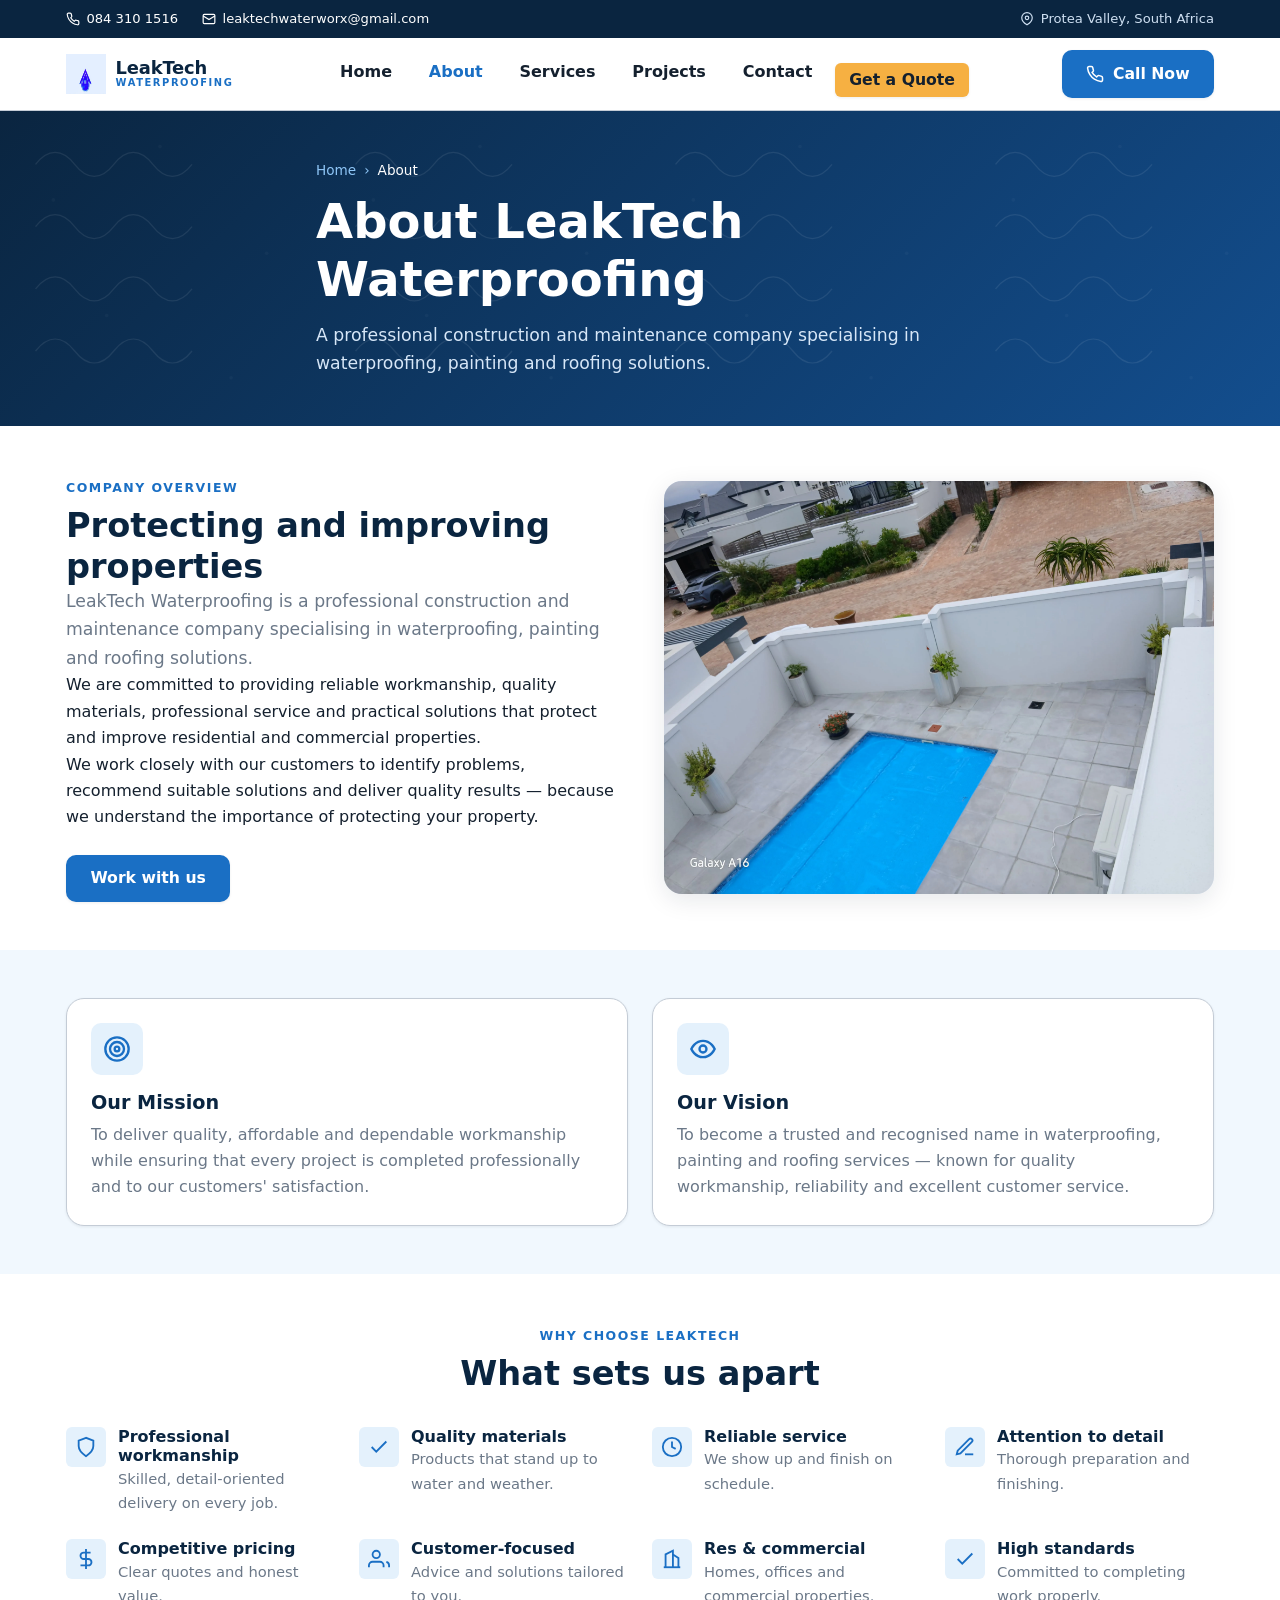
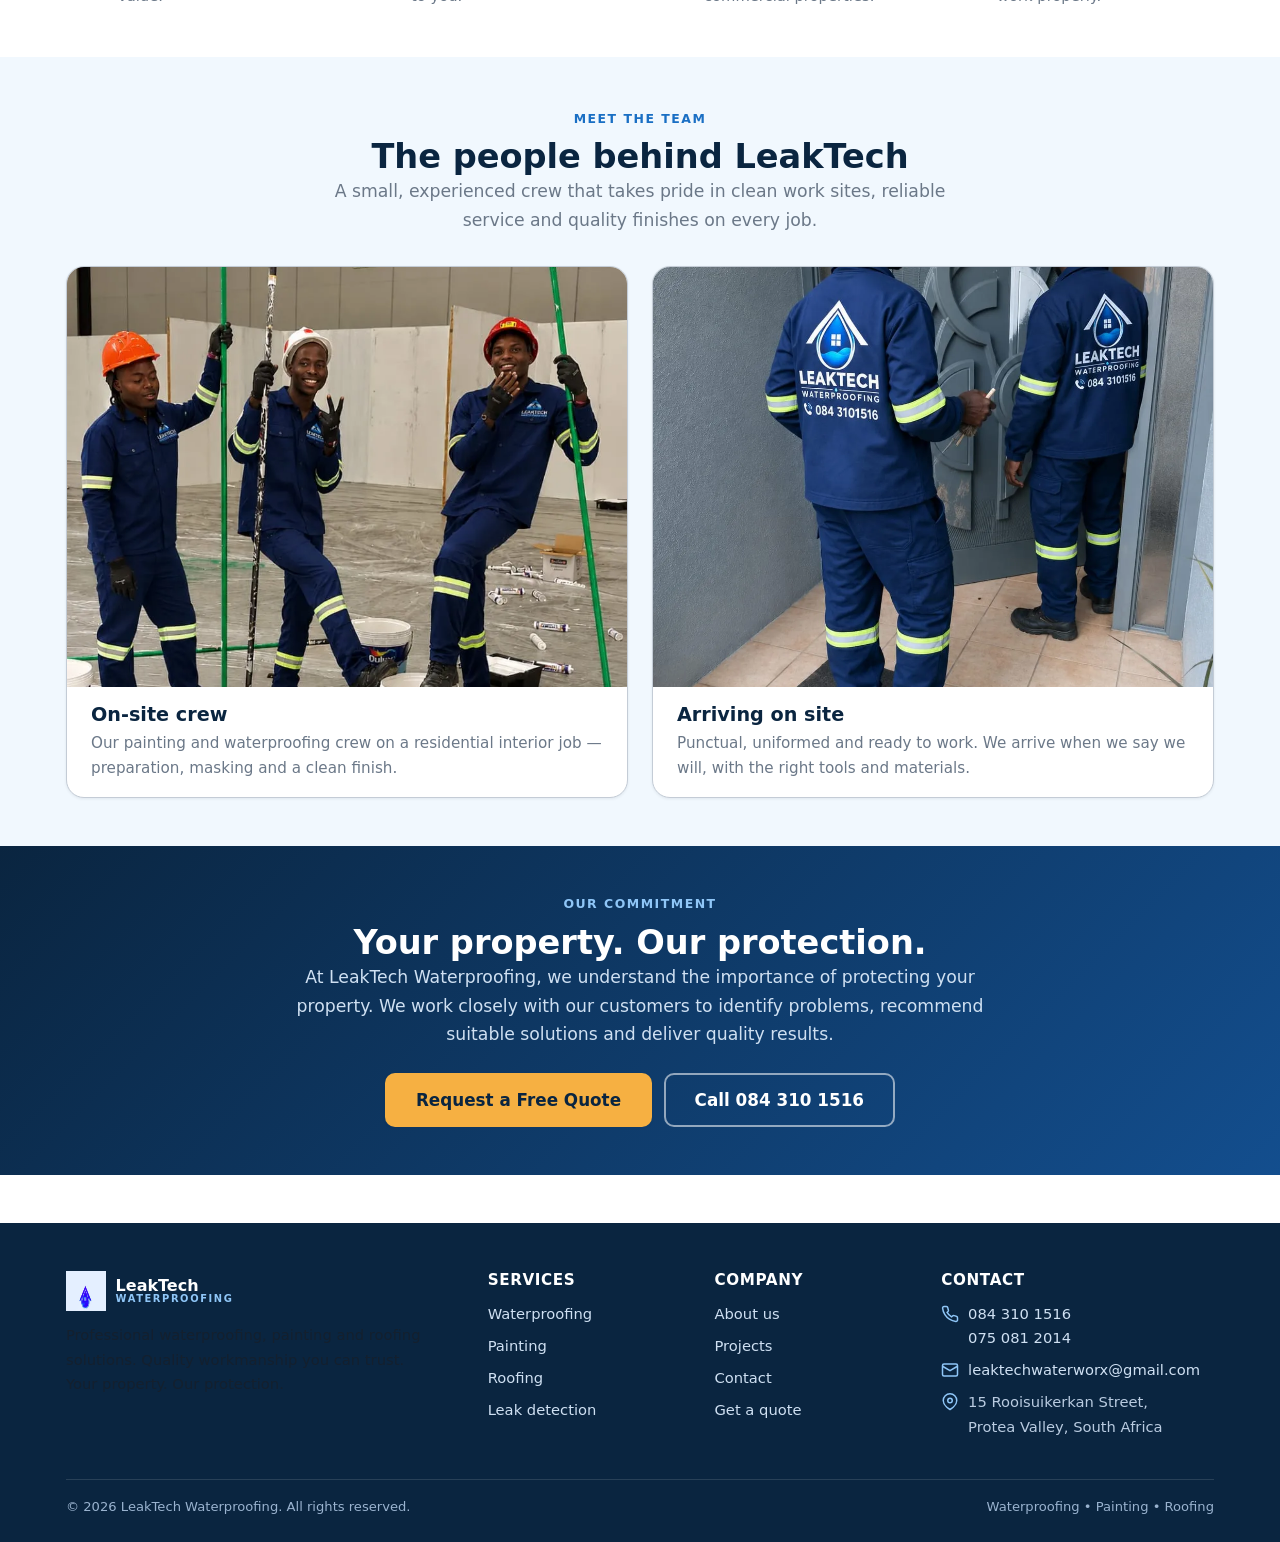
==== leaktechwaterproofing/about.html @ b30ad327 "Initial commit" ====
<!DOCTYPE html>
<html lang="en">
<head>
  <meta charset="UTF-8">
  <meta name="viewport" content="width=device-width, initial-scale=1.0">
  <title>About Us | LeakTech Waterproofing</title>
  <meta name="description" content="LeakTech Waterproofing is a professional construction and maintenance company specialising in waterproofing, painting and roofing. Learn about our mission, vision and commitment to quality.">
  <meta name="keywords" content="about LeakTech Waterproofing, waterproofing company, painting, roofing, mission, vision">
  <meta name="author" content="LeakTech Waterproofing">
  <meta name="robots" content="index, follow">
  <link rel="canonical" href="https://leaktechwaterproofing.co.za/about.html">

  <meta property="og:type" content="website">
  <meta property="og:title" content="About LeakTech Waterproofing">
  <meta property="og:description" content="Professional waterproofing, painting and roofing. Quality workmanship, reliability and excellent customer service.">
  <meta property="og:url" content="https://leaktechwaterproofing.co.za/about.html">
  <meta property="og:image" content="https://leaktechwaterproofing.co.za/assets/images/logo.jpeg">
  <meta property="og:site_name" content="LeakTech Waterproofing">
  <meta name="twitter:card" content="summary_large_image">
  <meta name="twitter:title" content="About LeakTech Waterproofing">
  <meta name="twitter:description" content="Professional waterproofing, painting and roofing. Quality workmanship you can trust.">
  <meta name="twitter:image" content="https://leaktechwaterproofing.co.za/assets/images/logo.jpeg">

  <link rel="icon" type="image/svg+xml" href="assets/favicon.svg">
  <link rel="apple-touch-icon" href="assets/logo.svg">
  <meta name="theme-color" content="#0a2540">
  <link rel="stylesheet" href="css/styles.css">
</head>
<body>
  <a class="skip-link" href="#main">Skip to main content</a>

  <div class="topbar">
    <div class="container">
      <div class="topbar__links">
        <a class="topbar__item" href="tel:+27843101516"><svg class="icon" viewBox="0 0 24 24" fill="none" stroke="currentColor" stroke-width="2" aria-hidden="true"><path d="M22 16.92v3a2 2 0 0 1-2.18 2 19.79 19.79 0 0 1-8.63-3.07 19.5 19.5 0 0 1-6-6 19.79 19.79 0 0 1-3.07-8.67A2 2 0 0 1 4.11 2h3a2 2 0 0 1 2 1.72c.13.96.36 1.9.7 2.81a2 2 0 0 1-.45 2.11L8.09 9.91a16 16 0 0 0 6 6l1.27-1.27a2 2 0 0 1 2.11-.45c.91.34 1.85.57 2.81.7A2 2 0 0 1 22 16.92z"/></svg>084 310 1516</a>
        <a class="topbar__item" href="mailto:leaktechwaterworx@gmail.com"><svg class="icon" viewBox="0 0 24 24" fill="none" stroke="currentColor" stroke-width="2" aria-hidden="true"><rect x="2" y="4" width="20" height="16" rx="2"/><path d="m22 7-10 6L2 7"/></svg>leaktechwaterworx@gmail.com</a>
      </div>
      <span class="topbar__item"><svg class="icon" viewBox="0 0 24 24" fill="none" stroke="currentColor" stroke-width="2" aria-hidden="true"><path d="M21 10c0 7-9 12-9 12s-9-5-9-12a9 9 0 0 1 18 0z"/><circle cx="12" cy="10" r="3"/></svg>Protea Valley, South Africa</span>
    </div>
  </div>

  <header class="site-header">
    <div class="container header-bar">
      <a class="brand" href="index.html" aria-label="LeakTech Waterproofing home">
        <picture class="brand__logo-pic">
          <source type="image/webp" srcset="assets/images/logo.webp">
          <img class="brand__logo" src="assets/images/logo.jpeg" alt="LeakTech Waterproofing logo" width="40" height="40">
        </picture>
        <span class="brand__text">LeakTech <small>Waterproofing</small></span>
      </a>
      <nav class="primary-nav" id="primary-nav" aria-label="Primary">
        <ul>
          <li><a href="index.html">Home</a></li>
          <li><a href="about.html">About</a></li>
          <li><a href="services.html">Services</a></li>
          <li><a href="projects.html">Projects</a></li>
          <li><a href="contact.html">Contact</a></li>
          <li class="nav-cta"><a class="btn btn--accent" href="contact.html#get-a-quote">Get a Quote</a></li>
        </ul>
      </nav>
      <a class="btn btn--primary header-cta" href="tel:+27843101516"><svg class="icon" viewBox="0 0 24 24" fill="none" stroke="currentColor" stroke-width="2" aria-hidden="true"><path d="M22 16.92v3a2 2 0 0 1-2.18 2 19.79 19.79 0 0 1-8.63-3.07 19.5 19.5 0 0 1-6-6 19.79 19.79 0 0 1-3.07-8.67A2 2 0 0 1 4.11 2h3a2 2 0 0 1 2 1.72c.13.96.36 1.9.7 2.81a2 2 0 0 1-.45 2.11L8.09 9.91a16 16 0 0 0 6 6l1.27-1.27a2 2 0 0 1 2.11-.45c.91.34 1.85.57 2.81.7A2 2 0 0 1 22 16.92z"/></svg>Call Now</a>
      <button class="nav-toggle" type="button" aria-controls="primary-nav" aria-expanded="false" aria-label="Toggle navigation menu"><span></span><span></span><span></span><span class="nav-toggle__label">Menu</span></button>
    </div>
  </header>

  <main id="main">
    <section class="page-hero">
      <div class="container page-hero__inner">
        <ol class="breadcrumb">
          <li><a href="index.html">Home</a></li>
          <li aria-current="page">About</li>
        </ol>
        <h1>About LeakTech Waterproofing</h1>
        <p>A professional construction and maintenance company specialising in waterproofing, painting and roofing solutions.</p>
      </div>
    </section>

    <section class="section">
      <div class="container split">
        <div>
          <span class="eyebrow">Company overview</span>
          <h2>Protecting and improving properties</h2>
          <p class="lead">LeakTech Waterproofing is a professional construction and maintenance company specialising in waterproofing, painting and roofing solutions.</p>
          <p>We are committed to providing reliable workmanship, quality materials, professional service and practical solutions that protect and improve residential and commercial properties.</p>
          <p>We work closely with our customers to identify problems, recommend suitable solutions and deliver quality results &mdash; because we understand the importance of protecting your property.</p>
          <a class="btn btn--primary mt-5" href="contact.html#get-a-quote">Work with us</a>
        </div>
        <div class="split__media">
          <picture>
            <source type="image/webp" srcset="assets/images/projects/courtyard-pool-retaining-walls.webp">
            <img src="assets/images/projects/courtyard-pool-retaining-walls.jpg" alt="Courtyard pool area with waterproofed retaining walls" loading="lazy" width="800" height="600">
          </picture>
        </div>
      </div>
    </section>

    <!-- Mission / Vision -->
    <section class="section section--alt">
      <div class="container">
        <div class="grid grid--2">
          <div class="card">
            <div class="card__icon" aria-hidden="true"><svg viewBox="0 0 24 24" fill="none" stroke="currentColor" stroke-width="2"><circle cx="12" cy="12" r="10"/><circle cx="12" cy="12" r="6"/><circle cx="12" cy="12" r="2"/></svg></div>
            <h3>Our Mission</h3>
            <p>To deliver quality, affordable and dependable workmanship while ensuring that every project is completed professionally and to our customers' satisfaction.</p>
          </div>
          <div class="card">
            <div class="card__icon" aria-hidden="true"><svg viewBox="0 0 24 24" fill="none" stroke="currentColor" stroke-width="2"><path d="M2 12s3-7 10-7 10 7 10 7-3 7-10 7-10-7-10-7z"/><circle cx="12" cy="12" r="3"/></svg></div>
            <h3>Our Vision</h3>
            <p>To become a trusted and recognised name in waterproofing, painting and roofing services &mdash; known for quality workmanship, reliability and excellent customer service.</p>
          </div>
        </div>
      </div>
    </section>

    <!-- Why choose us detailed -->
    <section class="section">
      <div class="container">
        <div class="section-head center">
          <span class="eyebrow">Why choose LeakTech</span>
          <h2>What sets us apart</h2>
        </div>
        <div class="grid grid--4">
          <div class="feature-mini"><div class="feature-mini__icon" aria-hidden="true"><svg viewBox="0 0 24 24" fill="none" stroke="currentColor" stroke-width="2"><path d="M12 2 4 5v6c0 5 3.5 8 8 11 4.5-3 8-6 8-11V5l-8-3z"/></svg></div><div><h4>Professional workmanship</h4><p>Skilled, detail-oriented delivery on every job.</p></div></div>
          <div class="feature-mini"><div class="feature-mini__icon" aria-hidden="true"><svg viewBox="0 0 24 24" fill="none" stroke="currentColor" stroke-width="2"><path d="M20 6 9 17l-5-5"/></svg></div><div><h4>Quality materials</h4><p>Products that stand up to water and weather.</p></div></div>
          <div class="feature-mini"><div class="feature-mini__icon" aria-hidden="true"><svg viewBox="0 0 24 24" fill="none" stroke="currentColor" stroke-width="2"><circle cx="12" cy="12" r="10"/><path d="M12 6v6l4 2"/></svg></div><div><h4>Reliable service</h4><p>We show up and finish on schedule.</p></div></div>
          <div class="feature-mini"><div class="feature-mini__icon" aria-hidden="true"><svg viewBox="0 0 24 24" fill="none" stroke="currentColor" stroke-width="2"><path d="M12 20h9"/><path d="M16.5 3.5a2.1 2.1 0 0 1 3 3L7 19l-4 1 1-4Z"/></svg></div><div><h4>Attention to detail</h4><p>Thorough preparation and finishing.</p></div></div>
          <div class="feature-mini"><div class="feature-mini__icon" aria-hidden="true"><svg viewBox="0 0 24 24" fill="none" stroke="currentColor" stroke-width="2"><path d="M12 1v22"/><path d="M17 5H9.5a3.5 3.5 0 0 0 0 7h5a3.5 3.5 0 0 1 0 7H6"/></svg></div><div><h4>Competitive pricing</h4><p>Clear quotes and honest value.</p></div></div>
          <div class="feature-mini"><div class="feature-mini__icon" aria-hidden="true"><svg viewBox="0 0 24 24" fill="none" stroke="currentColor" stroke-width="2"><path d="M17 21v-2a4 4 0 0 0-4-4H5a4 4 0 0 0-4 4v2"/><circle cx="9" cy="7" r="4"/><path d="M23 21v-2a4 4 0 0 0-3-3.87"/></svg></div><div><h4>Customer-focused</h4><p>Advice and solutions tailored to you.</p></div></div>
          <div class="feature-mini"><div class="feature-mini__icon" aria-hidden="true"><svg viewBox="0 0 24 24" fill="none" stroke="currentColor" stroke-width="2"><path d="M3 21h18"/><path d="M5 21V7l8-4v18"/><path d="M19 21V11l-6-4"/></svg></div><div><h4>Res &amp; commercial</h4><p>Homes, offices and commercial properties.</p></div></div>
          <div class="feature-mini"><div class="feature-mini__icon" aria-hidden="true"><svg viewBox="0 0 24 24" fill="none" stroke="currentColor" stroke-width="2"><path d="M20 6 9 17l-5-5"/></svg></div><div><h4>High standards</h4><p>Committed to completing work properly.</p></div></div>
        </div>
      </div>
    </section>

    <!-- Meet the team -->
    <section class="section section--alt">
      <div class="container">
        <div class="section-head center">
          <span class="eyebrow">Meet the team</span>
          <h2>The people behind LeakTech</h2>
          <p class="lead">A small, experienced crew that takes pride in clean work sites, reliable service and quality finishes on every job.</p>
        </div>
        <div class="team-strip">
          <article class="team-card">
            <div class="team-card__media">
              <picture>
                <source type="image/webp" srcset="assets/images/team/team-painting-crew.webp">
                <img src="assets/images/team/team-painting-crew.jpg" alt="LeakTech painting crew at work on an interior job" loading="lazy" width="800" height="600">
              </picture>
            </div>
            <div class="team-card__body">
              <h3>On-site crew</h3>
              <p>Our painting and waterproofing crew on a residential interior job — preparation, masking and a clean finish.</p>
            </div>
          </article>
          <article class="team-card">
            <div class="team-card__media">
              <picture>
                <source type="image/webp" srcset="assets/images/team/team-arrival-jackets.webp">
                <img src="assets/images/team/team-arrival-jackets.jpg" alt="LeakTech team arriving on site in branded jackets" loading="lazy" width="800" height="600">
              </picture>
            </div>
            <div class="team-card__body">
              <h3>Arriving on site</h3>
              <p>Punctual, uniformed and ready to work. We arrive when we say we will, with the right tools and materials.</p>
            </div>
          </article>
        </div>
      </div>
    </section>

    <!-- Our commitment -->
    <section class="section section--dark">
      <div class="container container--narrow center-stack">
        <span class="eyebrow">Our commitment</span>
        <h2>Your property. Our protection.</h2>
        <p class="lead">At LeakTech Waterproofing, we understand the importance of protecting your property. We work closely with our customers to identify problems, recommend suitable solutions and deliver quality results.</p>
        <div class="cluster cluster--center mt-5">
          <a class="btn btn--accent btn--lg" href="contact.html#get-a-quote">Request a Free Quote</a>
          <a class="btn btn--ghost btn--lg" href="tel:+27843101516">Call 084 310 1516</a>
        </div>
      </div>
    </section>
  </main>

  <footer class="site-footer">
    <div class="container">
      <div class="footer-grid">
        <div>
          <div class="footer-brand"><picture class="brand__logo-pic"><source type="image/webp" srcset="assets/images/logo.webp"><img class="brand__logo" src="assets/images/logo.jpeg" alt="LeakTech Waterproofing logo" width="40" height="40"></picture><span class="brand__text" style="font-weight:800;color:#fff;">LeakTech <small>Waterproofing</small></span></div>
          <p style="font-size:0.92rem;max-width:38ch;">Professional waterproofing, painting and roofing solutions. Quality workmanship you can trust. Your property. Our protection.</p>
        </div>
        <div><h4>Services</h4><ul class="footer-list"><li><a href="services.html#waterproofing">Waterproofing</a></li><li><a href="services.html#painting">Painting</a></li><li><a href="services.html#roofing">Roofing</a></li><li><a href="services.html#leak-detection">Leak detection</a></li></ul></div>
        <div><h4>Company</h4><ul class="footer-list"><li><a href="about.html">About us</a></li><li><a href="projects.html">Projects</a></li><li><a href="contact.html">Contact</a></li><li><a href="contact.html#get-a-quote">Get a quote</a></li></ul></div>
        <div><h4>Contact</h4><ul class="footer-list footer-contact">
          <li><svg viewBox="0 0 24 24" fill="none" stroke="currentColor" stroke-width="2" aria-hidden="true"><path d="M22 16.92v3a2 2 0 0 1-2.18 2 19.79 19.79 0 0 1-8.63-3.07 19.5 19.5 0 0 1-6-6 19.79 19.79 0 0 1-3.07-8.67A2 2 0 0 1 4.11 2h3a2 2 0 0 1 2 1.72c.13.96.36 1.9.7 2.81a2 2 0 0 1-.45 2.11L8.09 9.91a16 16 0 0 0 6 6l1.27-1.27a2 2 0 0 1 2.11-.45c.91.34 1.85.57 2.81.7A2 2 0 0 1 22 16.92z"/></svg><span><a href="tel:+27843101516">084 310 1516</a><br><a href="tel:+27750812014">075 081 2014</a></span></li>
          <li><svg viewBox="0 0 24 24" fill="none" stroke="currentColor" stroke-width="2" aria-hidden="true"><rect x="2" y="4" width="20" height="16" rx="2"/><path d="m22 7-10 6L2 7"/></svg><a href="mailto:leaktechwaterworx@gmail.com">leaktechwaterworx@gmail.com</a></li>
          <li><svg viewBox="0 0 24 24" fill="none" stroke="currentColor" stroke-width="2" aria-hidden="true"><path d="M21 10c0 7-9 12-9 12s-9-5-9-12a9 9 0 0 1 18 0z"/><circle cx="12" cy="10" r="3"/></svg><span>15 Rooisuikerkan Street,<br>Protea Valley, South Africa</span></li>
        </ul></div>
      </div>
      <div class="footer-bottom"><span>&copy; <span id="year">2026</span> LeakTech Waterproofing. All rights reserved.</span><span>Waterproofing &bull; Painting &bull; Roofing</span></div>
    </div>
  </footer>

  <a class="fab-phone" href="tel:+27843101516" aria-label="Call LeakTech Waterproofing"><svg viewBox="0 0 24 24" fill="none" stroke="currentColor" stroke-width="2" aria-hidden="true"><path d="M22 16.92v3a2 2 0 0 1-2.18 2 19.79 19.79 0 0 1-8.63-3.07 19.5 19.5 0 0 1-6-6 19.79 19.79 0 0 1-3.07-8.67A2 2 0 0 1 4.11 2h3a2 2 0 0 1 2 1.72c.13.96.36 1.9.7 2.81a2 2 0 0 1-.45 2.11L8.09 9.91a16 16 0 0 0 6 6l1.27-1.27a2 2 0 0 1 2.11-.45c.91.34 1.85.57 2.81.7A2 2 0 0 1 22 16.92z"/></svg><span class="fab-phone__label">Call</span></a>

  <script src="js/main.js" defer></script>
</body>
</html>
---- leaktechwaterproofing/css/styles.css ----
/* ==========================================================================
   LeakTech Waterproofing — Main Stylesheet
   Mobile-first | Vanilla CSS | Reusable design tokens
   ========================================================================== */

/* ---------- Design Tokens ---------- */
:root {
  /* Brand blues */
  --blue-900: #0a2540;
  --blue-800: #0f3a6b;
  --blue-700: #134e8e;
  --blue-600: #1a6fc4;
  --blue-500: #2b8ae8;
  --blue-400: #54a8f0;
  --blue-300: #8fc6f7;
  --blue-100: #e4f1fc;
  --blue-50:  #f1f8fe;

  /* Neutrals */
  --ink-900: #14202e;
  --ink-700: #3a4a5c;
  --ink-500: #6b7888;
  --ink-300: #c4ccd6;
  --ink-100: #eef2f6;
  --white:   #ffffff;

  /* Accents */
  --accent: #f6b042;       /* warm amber for CTAs / highlights */
  --accent-dark: #d9941f;
  --danger: #d64545;

  /* Semantic */
  --color-bg: var(--white);
  --color-surface: var(--white);
  --color-surface-alt: var(--blue-50);
  --color-text: var(--ink-900);
  --color-text-muted: var(--ink-500);
  --color-heading: var(--blue-900);
  --color-primary: var(--blue-600);
  --color-primary-dark: var(--blue-800);
  --color-border: var(--ink-300);

  /* Typography */
  --font-sans: "Segoe UI", system-ui, -apple-system, Roboto, Helvetica, Arial, sans-serif;
  --font-head: "Segoe UI", system-ui, -apple-system, Roboto, Helvetica, Arial, sans-serif;

  /* Spacing scale */
  --space-1: 0.25rem;
  --space-2: 0.5rem;
  --space-3: 0.75rem;
  --space-4: 1rem;
  --space-5: 1.5rem;
  --space-6: 2rem;
  --space-7: 3rem;
  --space-8: 4rem;
  --space-9: 6rem;

  /* Radius & shadow */
  --radius-sm: 6px;
  --radius: 10px;
  --radius-lg: 18px;
  --shadow-sm: 0 1px 3px rgba(20, 32, 46, 0.08);
  --shadow: 0 6px 24px rgba(20, 32, 46, 0.10);
  --shadow-lg: 0 18px 50px rgba(20, 32, 46, 0.16);

  /* Layout */
  --container: 1180px;
  --container-narrow: 760px;
  --header-h: 72px;

  --transition: 180ms ease;
}

/* ---------- Reset ---------- */
*,
*::before,
*::after { box-sizing: border-box; }

* { margin: 0; }

html {
  -webkit-text-size-adjust: 100%;
  scroll-behavior: smooth;
  scroll-padding-top: calc(var(--header-h) + 12px);
}

body {
  font-family: var(--font-sans);
  font-size: 1rem;
  line-height: 1.65;
  color: var(--color-text);
  background: var(--color-bg);
  -webkit-font-smoothing: antialiased;
  text-rendering: optimizeLegibility;
  overflow-x: hidden;
}

img, svg, video { max-width: 100%; display: block; height: auto; }

a { color: var(--color-primary); text-decoration: none; }
a:hover { text-decoration: underline; }

ul { padding-left: 1.25rem; }

h1, h2, h3, h4 {
  font-family: var(--font-head);
  color: var(--color-heading);
  line-height: 1.2;
  font-weight: 700;
}

h1 { font-size: clamp(1.9rem, 5vw, 3rem); }
h2 { font-size: clamp(1.5rem, 3.5vw, 2.1rem); }
h3 { font-size: 1.2rem; }

p { color: var(--color-text); }

:focus-visible {
  outline: 3px solid var(--blue-400);
  outline-offset: 2px;
  border-radius: 3px;
}

.skip-link {
  position: absolute;
  left: 50%;
  transform: translateX(-50%);
  top: -100px;
  background: var(--blue-900);
  color: #fff;
  padding: 0.6rem 1rem;
  border-radius: 0 0 var(--radius) var(--radius);
  z-index: 200;
  transition: top var(--transition);
}
.skip-link:focus { top: 0; text-decoration: none; }

/* ---------- Layout helpers ---------- */
.container {
  width: 100%;
  max-width: var(--container);
  margin-inline: auto;
  padding-inline: var(--space-4);
}

.container--narrow { max-width: var(--container-narrow); }

.section { padding-block: var(--space-7); }
.section--tight { padding-block: var(--space-6); }
.section--alt { background: var(--color-surface-alt); }
.section--dark {
  background: linear-gradient(135deg, var(--blue-900), var(--blue-700));
  color: #dce8f5;
}
.section--dark h1,
.section--dark h2,
.section--dark h3 { color: #fff; }
.section--dark p { color: #cfe0f2; }

.section-head { max-width: 640px; margin-bottom: var(--space-6); }
.section-head.center { margin-inline: auto; text-align: center; }

.eyebrow {
  display: inline-block;
  font-size: 0.78rem;
  font-weight: 700;
  letter-spacing: 0.12em;
  text-transform: uppercase;
  color: var(--color-primary);
  margin-bottom: var(--space-2);
}
.section--dark .eyebrow { color: var(--blue-300); }

.lead { font-size: 1.08rem; color: var(--color-text-muted); }
.section--dark .lead { color: #cfe0f2; }

.text-center { text-align: center; }

/* ---------- Buttons ---------- */
.btn {
  display: inline-flex;
  align-items: center;
  justify-content: center;
  gap: 0.55rem;
  font-weight: 600;
  font-size: 0.98rem;
  padding: 0.8rem 1.4rem;
  border-radius: var(--radius);
  border: 2px solid transparent;
  cursor: pointer;
  text-decoration: none;
  transition: transform var(--transition), background var(--transition),
              color var(--transition), border-color var(--transition),
              box-shadow var(--transition);
  line-height: 1.1;
  white-space: nowrap;
}
.btn:hover { text-decoration: none; transform: translateY(-2px); }
.btn:active { transform: translateY(0); }

.btn--primary {
  background: var(--color-primary);
  color: #fff;
  box-shadow: var(--shadow-sm);
}
.btn--primary:hover { background: var(--color-primary-dark); box-shadow: var(--shadow); }

.btn--accent {
  background: var(--accent);
  color: var(--blue-900);
  box-shadow: var(--shadow-sm);
}
.btn--accent:hover { background: var(--accent-dark); box-shadow: var(--shadow); }

.btn--ghost {
  background: transparent;
  color: #fff;
  border-color: rgba(255, 255, 255, 0.55);
}
.btn--ghost:hover { background: rgba(255, 255, 255, 0.12); border-color: #fff; }

.btn--outline {
  background: transparent;
  color: var(--color-primary);
  border-color: var(--color-primary);
}
.btn--outline:hover { background: var(--color-primary); color: #fff; }

.btn--lg { padding: 1rem 1.8rem; font-size: 1.05rem; }
.btn--block { display: flex; width: 100%; }

.btn .icon { width: 1.15em; height: 1.15em; flex: none; }

/* ---------- Header / Nav ---------- */
.site-header {
  position: sticky;
  top: 0;
  z-index: 100;
  background: rgba(255, 255, 255, 0.96);
  backdrop-filter: saturate(160%) blur(8px);
  border-bottom: 1px solid var(--color-border);
}

.header-bar {
  display: flex;
  align-items: center;
  justify-content: space-between;
  height: var(--header-h);
  gap: var(--space-4);
}

.brand {
  display: inline-flex;
  align-items: center;
  gap: 0.6rem;
  color: var(--blue-900);
  font-weight: 800;
  font-size: 1.12rem;
  letter-spacing: -0.01em;
  text-decoration: none;
}
.brand:hover { text-decoration: none; }
.brand__logo { width: 40px; height: 40px; flex: none; }
.brand__text { display: flex; flex-direction: column; line-height: 1.05; }
.brand__text small {
  font-size: 0.62rem;
  letter-spacing: 0.16em;
  text-transform: uppercase;
  color: var(--color-primary);
  font-weight: 700;
}

/* Top contact strip (hidden on small) */
.topbar {
  background: var(--blue-900);
  color: #cfe0f2;
  font-size: 0.82rem;
}
.topbar .container {
  display: flex;
  align-items: center;
  justify-content: space-between;
  gap: var(--space-4);
  height: 38px;
}
.topbar a { color: #fff; }
.topbar__links { display: flex; gap: var(--space-5); align-items: center; }
.topbar__item { display: inline-flex; align-items: center; gap: 0.4rem; }
.topbar__item .icon { width: 14px; height: 14px; }
@media (max-width: 720px) { .topbar { display: none; } }

/* Nav */
.nav-toggle {
  display: inline-flex;
  flex-direction: column;
  justify-content: center;
  gap: 5px;
  width: 44px;
  height: 44px;
  background: transparent;
  border: 1px solid var(--color-border);
  border-radius: var(--radius-sm);
  cursor: pointer;
  align-self: center;
}
.nav-toggle span {
  display: block;
  width: 22px;
  height: 2px;
  background: var(--blue-900);
  margin-inline: auto;
  transition: transform var(--transition), opacity var(--transition);
}
.nav-toggle[aria-expanded="true"] span:nth-child(1) { transform: translateY(7px) rotate(45deg); }
.nav-toggle[aria-expanded="true"] span:nth-child(2) { opacity: 0; }
.nav-toggle[aria-expanded="true"] span:nth-child(3) { transform: translateY(-7px) rotate(-45deg); }
.nav-toggle__label { position: absolute; width: 1px; height: 1px; overflow: hidden; clip: rect(0 0 0 0); }

.primary-nav {
  position: fixed;
  inset: var(--header-h) 0 auto 0;
  background: #fff;
  border-bottom: 1px solid var(--color-border);
  box-shadow: var(--shadow);
  display: none;
  padding: var(--space-4);
}
.primary-nav.is-open { display: block; }
.primary-nav ul { list-style: none; padding: 0; margin: 0; }
.primary-nav a {
  display: block;
  padding: 0.85rem 0.5rem;
  color: var(--ink-900);
  font-weight: 600;
  border-bottom: 1px solid var(--ink-100);
  text-decoration: none;
}
.primary-nav a:hover,
.primary-nav a[aria-current="page"] { color: var(--color-primary); }
.primary-nav .nav-cta { margin-top: var(--space-3); }

.header-cta { display: none; }

@media (min-width: 900px) {
  .nav-toggle { display: none; }
  .primary-nav {
    position: static;
    display: block;
    box-shadow: none;
    border: none;
    padding: 0;
    flex: 1;
  }
  .primary-nav ul {
    display: flex;
    justify-content: center;
    gap: var(--space-2);
  }
  .primary-nav a {
    border: none;
    padding: 0.5rem 0.9rem;
    border-radius: var(--radius-sm);
  }
  .primary-nav a:hover { background: var(--blue-50); }
  .header-cta { display: inline-flex; }
}

/* ---------- Hero ---------- */
.hero {
  position: relative;
  background: linear-gradient(135deg, var(--blue-900) 0%, var(--blue-700) 55%, var(--blue-600) 100%);
  color: #fff;
  overflow: hidden;
}
.hero::after {
  content: "";
  position: absolute;
  inset: 0;
  background-image: url("../assets/hero-pattern.svg");
  background-size: 360px;
  opacity: 0.18;
  pointer-events: none;
}
.hero__inner {
  position: relative;
  z-index: 1;
  padding-block: var(--space-9) var(--space-8);
  max-width: 640px;
}
.hero h1 { color: #fff; margin-bottom: var(--space-4); }
.hero p { color: #d6e6f7; font-size: 1.1rem; margin-bottom: var(--space-6); max-width: 52ch; }
.hero__actions { display: flex; flex-wrap: wrap; gap: var(--space-3); }
.hero__stats {
  display: flex;
  flex-wrap: wrap;
  gap: var(--space-6);
  margin-top: var(--space-7);
}
.hero__stat .num {
  font-size: 1.7rem;
  font-weight: 800;
  color: #fff;
  line-height: 1;
}
.hero__stat .label { font-size: 0.82rem; color: var(--blue-300); }

@media (min-width: 900px) {
  .hero__inner { padding-block: var(--space-9); max-width: 720px; }
}

/* ---------- Cards / Grid ---------- */
.grid { display: grid; gap: var(--space-5); }
.grid--2 { grid-template-columns: repeat(2, 1fr); }
.grid--3 { grid-template-columns: 1fr; }
.grid--4 { grid-template-columns: repeat(2, 1fr); }

@media (min-width: 640px) {
  .grid--3 { grid-template-columns: repeat(2, 1fr); }
  .grid--4 { grid-template-columns: repeat(2, 1fr); }
}
@media (min-width: 920px) {
  .grid--3 { grid-template-columns: repeat(3, 1fr); }
  .grid--4 { grid-template-columns: repeat(4, 1fr); }
}

.card {
  background: var(--color-surface);
  border: 1px solid var(--color-border);
  border-radius: var(--radius-lg);
  padding: var(--space-5);
  box-shadow: var(--shadow-sm);
  transition: transform var(--transition), box-shadow var(--transition);
  height: 100%;
}
.card:hover { transform: translateY(-4px); box-shadow: var(--shadow); }

.card__icon {
  width: 52px;
  height: 52px;
  border-radius: var(--radius);
  background: var(--blue-100);
  color: var(--color-primary);
  display: grid;
  place-items: center;
  margin-bottom: var(--space-4);
}
.card__icon svg { width: 28px; height: 28px; }
.card h3 { margin-bottom: var(--space-2); }
.card p { color: var(--color-text-muted); }

.card--feature { text-align: left; }
.card--link { display: block; text-decoration: none; color: inherit; }
.card--link:hover { text-decoration: none; }

/* ---------- Team strip / cards ---------- */
.team-card {
  background: var(--color-surface);
  border: 1px solid var(--color-border);
  border-radius: var(--radius-lg);
  overflow: hidden;
  box-shadow: var(--shadow-sm);
  transition: transform var(--transition), box-shadow var(--transition);
  height: 100%;
  display: flex;
  flex-direction: column;
}
.team-card:hover { transform: translateY(-4px); box-shadow: var(--shadow); }
.team-card__media {
  aspect-ratio: 4 / 3;
  overflow: hidden;
  background: var(--blue-100);
}
.team-card__media img {
  width: 100%;
  height: 100%;
  object-fit: cover;
  display: block;
}
.team-card__body { padding: var(--space-4) var(--space-5); }
.team-card__body h3 { margin-bottom: 0.3rem; }
.team-card__body p { color: var(--color-text-muted); font-size: 0.95rem; }

.team-strip {
  display: grid;
  gap: var(--space-5);
  grid-template-columns: repeat(auto-fit, minmax(260px, 1fr));
  align-items: stretch;
}

/* Service list inside cards */
.service-list { list-style: none; padding: 0; margin: var(--space-3) 0 0; }
.service-list li {
  display: flex;
  gap: 0.55rem;
  padding: 0.35rem 0;
  color: var(--ink-700);
  font-size: 0.95rem;
  border-bottom: 1px dashed var(--ink-100);
}
.service-list li:last-child { border-bottom: none; }
.service-list svg { width: 18px; height: 18px; color: var(--color-primary); flex: none; margin-top: 3px; }

/* ---------- Split / Feature row ---------- */
.split {
  display: grid;
  gap: var(--space-6);
  align-items: center;
}
@media (min-width: 820px) {
  .split { grid-template-columns: 1fr 1fr; gap: var(--space-7); }
}
.split__media {
  border-radius: var(--radius-lg);
  overflow: hidden;
  box-shadow: var(--shadow);
  aspect-ratio: 4 / 3;
  background: var(--blue-100);
}
.split__media img,
.split__media svg { width: 100%; height: 100%; object-fit: cover; }

/* ---------- Checklist ---------- */
.checklist { list-style: none; padding: 0; margin: var(--space-4) 0 0; }
.checklist li {
  display: flex;
  gap: 0.6rem;
  padding: 0.5rem 0;
  align-items: flex-start;
}
.checklist svg { width: 22px; height: 22px; color: var(--color-primary); flex: none; margin-top: 2px; }
.section--dark .checklist svg { color: var(--accent); }

/* ---------- Why choose / features mini ---------- */
.feature-mini { display: flex; gap: var(--space-3); align-items: flex-start; }
.feature-mini__icon {
  width: 40px; height: 40px; flex: none;
  border-radius: var(--radius-sm);
  background: var(--blue-100);
  color: var(--color-primary);
  display: grid; place-items: center;
}
.feature-mini__icon svg { width: 22px; height: 22px; }
.feature-mini h4 { font-size: 1rem; margin-bottom: 0.1rem; }
.feature-mini p { font-size: 0.92rem; color: var(--color-text-muted); }

/* ---------- CTA band ---------- */
.cta-band {
  background: linear-gradient(120deg, var(--blue-800), var(--blue-600));
  color: #fff;
  border-radius: var(--radius-lg);
  padding: var(--space-7) var(--space-5);
  text-align: center;
  position: relative;
  overflow: hidden;
}
.cta-band h2 { color: #fff; }
.cta-band p { color: #d6e6f7; max-width: 56ch; margin: var(--space-3) auto var(--space-5); }
.cta-band__actions { display: flex; flex-wrap: wrap; gap: var(--space-3); justify-content: center; }

/* ---------- Floating phone button (mobile) ---------- */
.fab-phone {
  position: fixed;
  right: 16px;
  bottom: 16px;
  width: 60px;
  height: 60px;
  border-radius: 50%;
  background: var(--accent);
  color: var(--blue-900);
  display: grid;
  place-items: center;
  box-shadow: var(--shadow-lg);
  z-index: 90;
  text-decoration: none;
  transition: transform var(--transition);
}
.fab-phone:hover { transform: scale(1.06); text-decoration: none; }
.fab-phone svg { width: 26px; height: 26px; }
.fab-phone__label { position: absolute; width: 1px; height: 1px; overflow: hidden; clip: rect(0 0 0 0); }
@media (min-width: 900px) { .fab-phone { display: none; } }

/* ---------- Page hero (interior) ---------- */
.page-hero {
  background: linear-gradient(135deg, var(--blue-900), var(--blue-700));
  color: #fff;
  padding-block: var(--space-7);
  position: relative;
  overflow: hidden;
}
.page-hero::after {
  content: "";
  position: absolute; inset: 0;
  background-image: url("../assets/hero-pattern.svg");
  background-size: 320px; opacity: 0.16;
}
.page-hero__inner { position: relative; z-index: 1; max-width: 680px; }
.page-hero h1 { color: #fff; }
.page-hero p { color: #d6e6f7; margin-top: var(--space-3); font-size: 1.08rem; }
.breadcrumb { list-style: none; padding: 0; margin: 0 0 var(--space-3); display: flex; gap: 0.5rem; font-size: 0.85rem; flex-wrap: wrap; }
.breadcrumb a { color: var(--blue-300); }
.breadcrumb li::after { content: "›"; color: var(--blue-300); margin-left: 0.5rem; }
.breadcrumb li:last-child::after { content: ""; }
.breadcrumb [aria-current="page"] { color: #fff; }

/* ---------- Gallery ---------- */
.gallery {
  display: grid;
  gap: var(--space-3);
  grid-template-columns: repeat(2, 1fr);
}
@media (min-width: 640px) { .gallery { grid-template-columns: repeat(3, 1fr); } }
@media (min-width: 920px) { .gallery { grid-template-columns: repeat(4, 1fr); } }

.gallery__item {
  position: relative;
  border-radius: var(--radius);
  overflow: hidden;
  aspect-ratio: 1 / 1;
  background: var(--blue-100);
  border: 1px solid var(--color-border);
  cursor: pointer;
  padding: 0;
  display: block;
  width: 100%;
}
.gallery__item img,
.gallery__item svg { width: 100%; height: 100%; object-fit: cover; transition: transform 300ms ease; }
.gallery__item:hover img,
.gallery__item:hover svg { transform: scale(1.06); }
.gallery__item::after {
  content: "";
  position: absolute; inset: 0;
  background: linear-gradient(to top, rgba(10,37,64,0.78), transparent 55%);
  opacity: 0;
  transition: opacity var(--transition);
}
.gallery__item:hover::after { opacity: 1; }
.gallery__cap {
  position: absolute;
  left: 0; right: 0; bottom: 0;
  padding: var(--space-3);
  color: #fff;
  font-size: 0.85rem;
  font-weight: 600;
  z-index: 1;
  opacity: 0;
  transform: translateY(8px);
  transition: opacity var(--transition), transform var(--transition);
}
.gallery__item:hover .gallery__cap,
.gallery__item:focus-visible .gallery__cap { opacity: 1; transform: translateY(0); }

/* Lightbox */
.lightbox {
  position: fixed;
  inset: 0;
  background: rgba(10, 25, 40, 0.92);
  display: none;
  align-items: center;
  justify-content: center;
  z-index: 200;
  padding: var(--space-4);
}
.lightbox.is-open { display: flex; }
.lightbox__img {
  max-width: min(92vw, 1000px);
  max-height: 82vh;
  border-radius: var(--radius);
  box-shadow: var(--shadow-lg);
}
.lightbox__close,
.lightbox__nav {
  position: absolute;
  background: rgba(255,255,255,0.12);
  color: #fff;
  border: none;
  width: 48px; height: 48px;
  border-radius: 50%;
  cursor: pointer;
  display: grid; place-items: center;
  transition: background var(--transition);
}
.lightbox__close:hover,
.lightbox__nav:hover { background: rgba(255,255,255,0.28); }
.lightbox__close { top: 18px; right: 18px; }
.lightbox__nav { top: 50%; transform: translateY(-50%); }
.lightbox__prev { left: 18px; }
.lightbox__next { right: 18px; }
.lightbox__caption { position: absolute; bottom: 24px; left: 0; right: 0; text-align: center; color: #d6e6f7; font-size: 0.95rem; }
@media (max-width: 560px) {
  .lightbox__nav { width: 40px; height: 40px; }
}

/* ---------- Forms ---------- */
.form { display: grid; gap: var(--space-4); }
.field { display: flex; flex-direction: column; gap: var(--space-2); }
.field label { font-weight: 600; font-size: 0.92rem; }
.field .req { color: var(--danger); }
.field input,
.field select,
.field textarea {
  font: inherit;
  padding: 0.7rem 0.8rem;
  border: 1px solid var(--color-border);
  border-radius: var(--radius-sm);
  background: #fff;
  color: var(--color-text);
  transition: border-color var(--transition), box-shadow var(--transition);
}
.field input:focus,
.field select:focus,
.field textarea:focus {
  border-color: var(--color-primary);
  box-shadow: 0 0 0 3px rgba(43, 138, 232, 0.18);
  outline: none;
}
.field textarea { min-height: 130px; resize: vertical; }
.field__error { color: var(--danger); font-size: 0.82rem; min-height: 1em; }
.field.invalid input,
.field.invalid select,
.field.invalid textarea { border-color: var(--danger); }

.form__row { display: grid; gap: var(--space-4); }
@media (min-width: 620px) { .form__row { grid-template-columns: 1fr 1fr; } }

.form-note { font-size: 0.85rem; color: var(--color-text-muted); }
.form-success {
  background: var(--blue-50);
  border: 1px solid var(--blue-300);
  border-radius: var(--radius);
  padding: var(--space-4);
  color: var(--blue-800);
  display: none;
}
.form-success.is-visible { display: block; }

/* ---------- Contact info cards ---------- */
.contact-card {
  display: flex;
  gap: var(--space-3);
  align-items: flex-start;
  padding: var(--space-4);
  border: 1px solid var(--color-border);
  border-radius: var(--radius);
  background: #fff;
  box-shadow: var(--shadow-sm);
}
.contact-card__icon {
  width: 44px; height: 44px; flex: none;
  border-radius: var(--radius-sm);
  background: var(--blue-100);
  color: var(--color-primary);
  display: grid; place-items: center;
}
.contact-card__icon svg { width: 22px; height: 22px; }
.contact-card h3 { font-size: 1.05rem; margin-bottom: 0.15rem; }
.contact-card p, .contact-card a { color: var(--ink-700); font-size: 0.95rem; }
.contact-card a:hover { color: var(--color-primary); }

/* ---------- Map ---------- */
.map-embed {
  border: 0;
  width: 100%;
  height: 380px;
  border-radius: var(--radius-lg);
  box-shadow: var(--shadow);
  display: block;
}

/* ---------- FAQ ---------- */
.faq-item {
  border: 1px solid var(--color-border);
  border-radius: var(--radius);
  background: #fff;
  margin-bottom: var(--space-3);
  overflow: hidden;
}
.faq-item__btn {
  width: 100%;
  text-align: left;
  background: #fff;
  border: none;
  padding: var(--space-4);
  font: inherit;
  font-weight: 600;
  color: var(--color-heading);
  cursor: pointer;
  display: flex;
  justify-content: space-between;
  align-items: center;
  gap: var(--space-3);
}
.faq-item__btn .chev { flex: none; transition: transform var(--transition); color: var(--color-primary); }
.faq-item__btn[aria-expanded="true"] .chev { transform: rotate(180deg); }
.faq-item__panel { padding: 0 var(--space-4); max-height: 0; overflow: hidden; transition: max-height 240ms ease, padding 240ms ease; }
.faq-item__panel p { color: var(--color-text-muted); padding-bottom: var(--space-4); }

/* ---------- Process / steps ---------- */
.steps { counter-reset: step; }
.step {
  position: relative;
  padding-left: 56px;
  padding-bottom: var(--space-5);
}
.step::before {
  counter-increment: step;
  content: counter(step);
  position: absolute;
  left: 0; top: 0;
  width: 40px; height: 40px;
  border-radius: 50%;
  background: var(--color-primary);
  color: #fff;
  font-weight: 700;
  display: grid; place-items: center;
}
.step:not(:last-child)::after {
  content: "";
  position: absolute;
  left: 19px; top: 44px; bottom: 0;
  width: 2px;
  background: var(--blue-300);
}
.step h4 { margin-bottom: 0.2rem; }
.step p { color: var(--color-text-muted); font-size: 0.94rem; }

/* ---------- Footer ---------- */
.site-footer {
  background: var(--blue-900);
  color: #b9cbe0;
  padding-block: var(--space-7) var(--space-5);
  margin-top: var(--space-7);
}
.site-footer a { color: #cfe0f2; }
.site-footer a:hover { color: #fff; }
.footer-grid { display: grid; gap: var(--space-6); grid-template-columns: 1fr; }
@media (min-width: 700px) { .footer-grid { grid-template-columns: 2fr 1fr 1fr; } }
@media (min-width: 960px) { .footer-grid { grid-template-columns: 2fr 1fr 1fr 1.4fr; } }

.footer-brand { display: inline-flex; align-items: center; gap: 0.6rem; margin-bottom: var(--space-3); }
.footer-brand .brand__text { color: #fff; }
.footer-brand .brand__text small { color: var(--blue-300); }
.site-footer h4 { color: #fff; font-size: 0.95rem; letter-spacing: 0.04em; text-transform: uppercase; margin-bottom: var(--space-3); }
.footer-list { list-style: none; padding: 0; margin: 0; }
.footer-list li { margin-bottom: var(--space-2); font-size: 0.92rem; }
.footer-contact li { display: flex; gap: 0.55rem; align-items: flex-start; }
.footer-contact svg { width: 18px; height: 18px; color: var(--blue-300); flex: none; margin-top: 3px; }

.footer-bottom {
  margin-top: var(--space-6);
  padding-top: var(--space-4);
  border-top: 1px solid rgba(255,255,255,0.12);
  display: flex;
  flex-wrap: wrap;
  gap: var(--space-3);
  justify-content: space-between;
  font-size: 0.82rem;
  color: #9ab3cf;
}

/* ---------- Utilities ---------- */
.mt-0 { margin-top: 0; }
.mt-4 { margin-top: var(--space-4); }
.mt-5 { margin-top: var(--space-5); }
.mt-6 { margin-top: var(--space-6); }
.mb-0 { margin-bottom: 0; }
.center-stack { display: flex; flex-direction: column; align-items: center; text-align: center; }
.cluster { display: flex; flex-wrap: wrap; gap: var(--space-3); }
.cluster--center { justify-content: center; }
.sr-only { position: absolute; width: 1px; height: 1px; overflow: hidden; clip: rect(0 0 0 0); }

/* ---------- Reduced motion ---------- */
@media (prefers-reduced-motion: reduce) {
  html { scroll-behavior: auto; }
  *, *::before, *::after { transition-duration: 0.01ms !important; animation-duration: 0.01ms !important; }
}
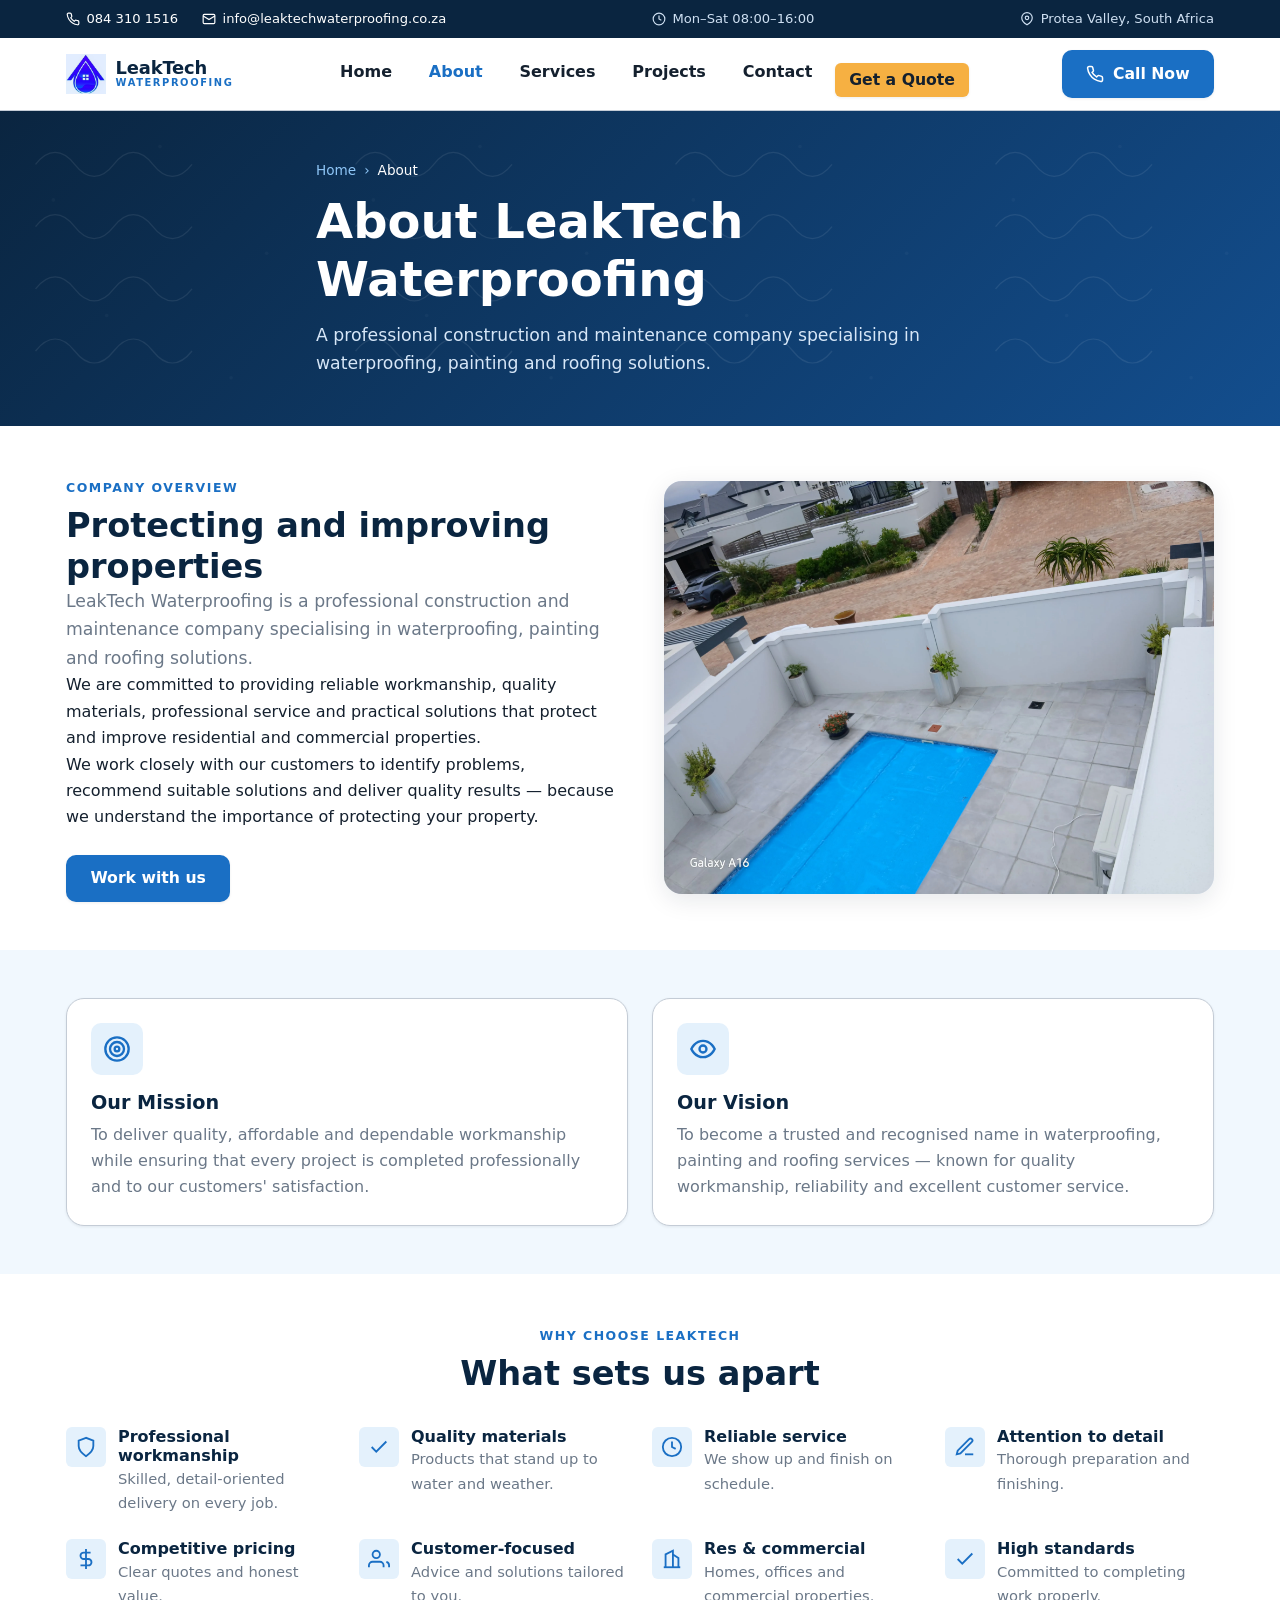
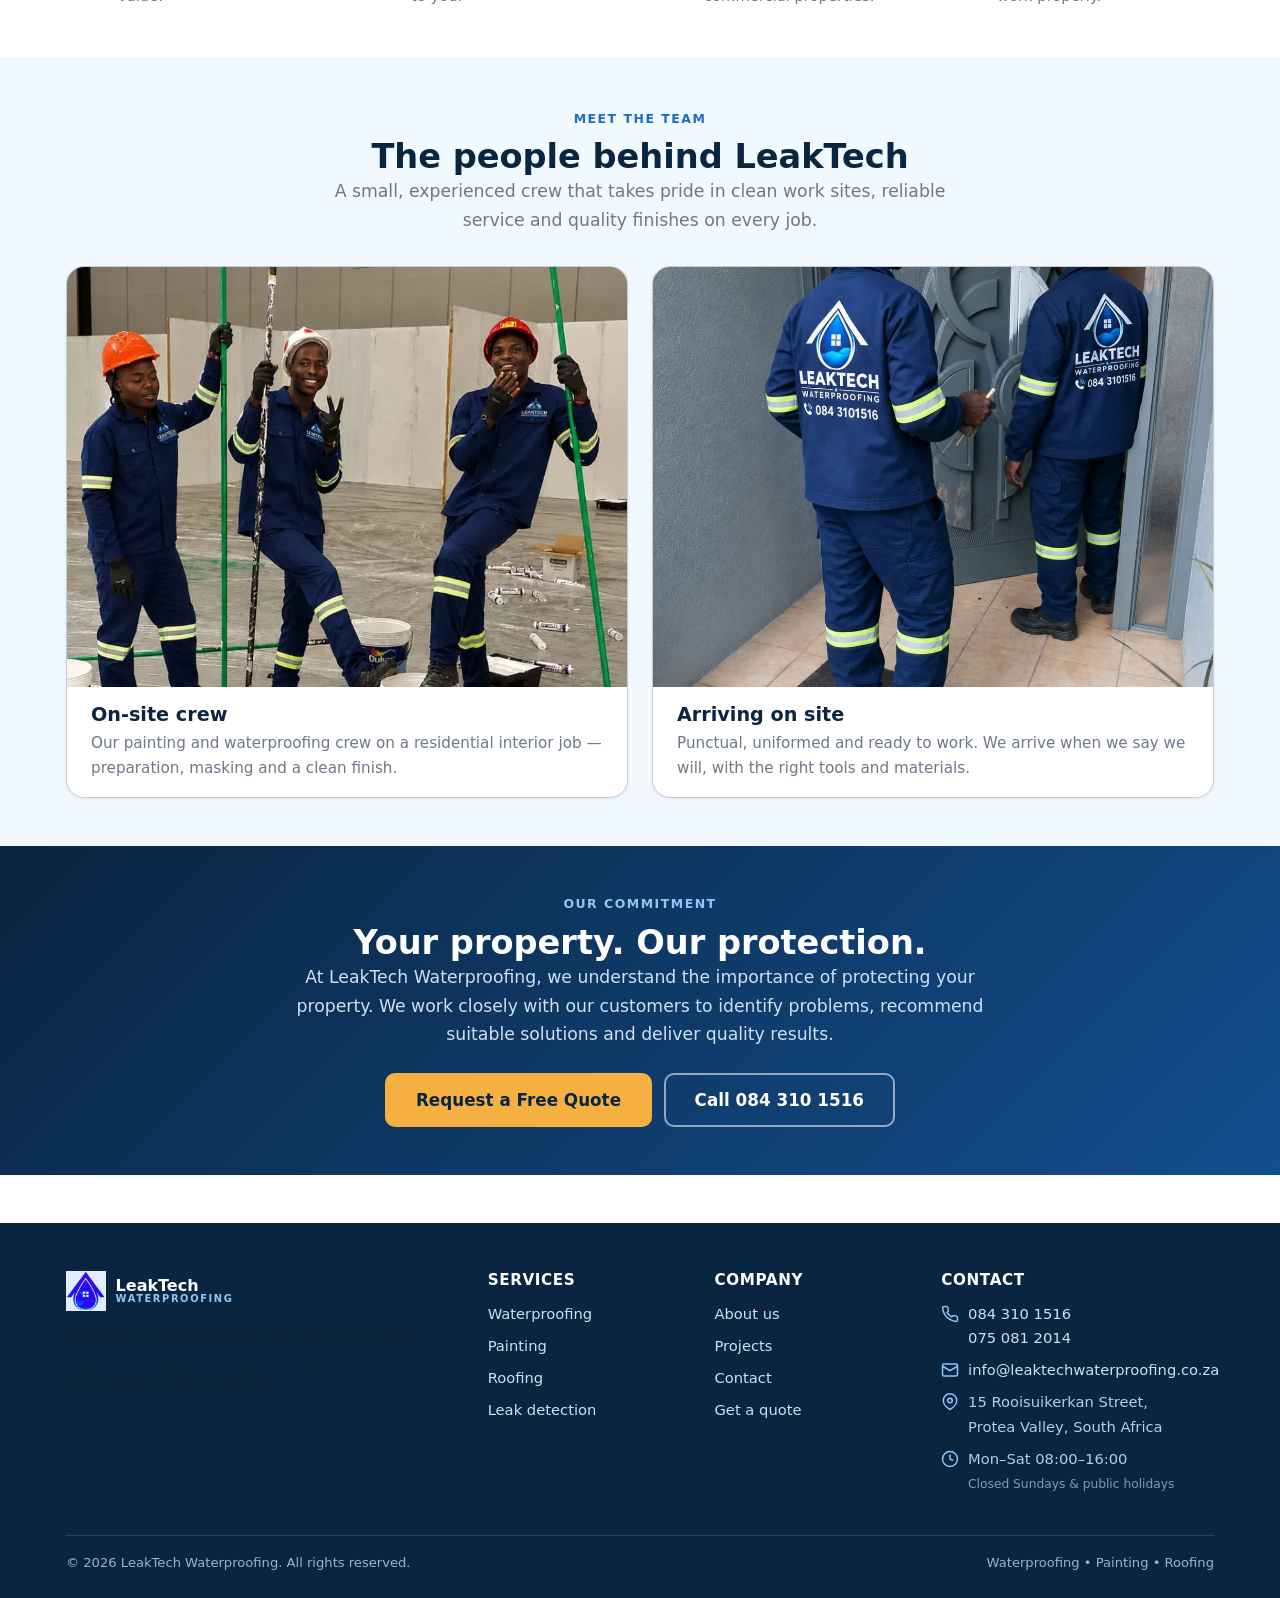
==== commit 1bad4c66: "update leaktechwaterproofing" ====
--- a/leaktechwaterproofing/about.html
+++ b/leaktechwaterproofing/about.html
@@ -33,8 +33,9 @@
     <div class="container">
       <div class="topbar__links">
         <a class="topbar__item" href="tel:+27843101516"><svg class="icon" viewBox="0 0 24 24" fill="none" stroke="currentColor" stroke-width="2" aria-hidden="true"><path d="M22 16.92v3a2 2 0 0 1-2.18 2 19.79 19.79 0 0 1-8.63-3.07 19.5 19.5 0 0 1-6-6 19.79 19.79 0 0 1-3.07-8.67A2 2 0 0 1 4.11 2h3a2 2 0 0 1 2 1.72c.13.96.36 1.9.7 2.81a2 2 0 0 1-.45 2.11L8.09 9.91a16 16 0 0 0 6 6l1.27-1.27a2 2 0 0 1 2.11-.45c.91.34 1.85.57 2.81.7A2 2 0 0 1 22 16.92z"/></svg>084 310 1516</a>
-        <a class="topbar__item" href="mailto:leaktechwaterworx@gmail.com"><svg class="icon" viewBox="0 0 24 24" fill="none" stroke="currentColor" stroke-width="2" aria-hidden="true"><rect x="2" y="4" width="20" height="16" rx="2"/><path d="m22 7-10 6L2 7"/></svg>leaktechwaterworx@gmail.com</a>
-      </div>
+        <a class="topbar__item" href="mailto:info@leaktechwaterproofing.co.za"><svg class="icon" viewBox="0 0 24 24" fill="none" stroke="currentColor" stroke-width="2" aria-hidden="true"><rect x="2" y="4" width="20" height="16" rx="2"/><path d="m22 7-10 6L2 7"/></svg>info@leaktechwaterproofing.co.za</a>
+      </div>
+      <span class="topbar__item"><svg class="icon" viewBox="0 0 24 24" fill="none" stroke="currentColor" stroke-width="2" aria-hidden="true"><circle cx="12" cy="12" r="10"/><path d="M12 6v6l4 2"/></svg>Mon&ndash;Sat 08:00&ndash;16:00</span>
       <span class="topbar__item"><svg class="icon" viewBox="0 0 24 24" fill="none" stroke="currentColor" stroke-width="2" aria-hidden="true"><path d="M21 10c0 7-9 12-9 12s-9-5-9-12a9 9 0 0 1 18 0z"/><circle cx="12" cy="10" r="3"/></svg>Protea Valley, South Africa</span>
     </div>
   </div>
@@ -194,8 +195,9 @@
         <div><h4>Company</h4><ul class="footer-list"><li><a href="about.html">About us</a></li><li><a href="projects.html">Projects</a></li><li><a href="contact.html">Contact</a></li><li><a href="contact.html#get-a-quote">Get a quote</a></li></ul></div>
         <div><h4>Contact</h4><ul class="footer-list footer-contact">
           <li><svg viewBox="0 0 24 24" fill="none" stroke="currentColor" stroke-width="2" aria-hidden="true"><path d="M22 16.92v3a2 2 0 0 1-2.18 2 19.79 19.79 0 0 1-8.63-3.07 19.5 19.5 0 0 1-6-6 19.79 19.79 0 0 1-3.07-8.67A2 2 0 0 1 4.11 2h3a2 2 0 0 1 2 1.72c.13.96.36 1.9.7 2.81a2 2 0 0 1-.45 2.11L8.09 9.91a16 16 0 0 0 6 6l1.27-1.27a2 2 0 0 1 2.11-.45c.91.34 1.85.57 2.81.7A2 2 0 0 1 22 16.92z"/></svg><span><a href="tel:+27843101516">084 310 1516</a><br><a href="tel:+27750812014">075 081 2014</a></span></li>
-          <li><svg viewBox="0 0 24 24" fill="none" stroke="currentColor" stroke-width="2" aria-hidden="true"><rect x="2" y="4" width="20" height="16" rx="2"/><path d="m22 7-10 6L2 7"/></svg><a href="mailto:leaktechwaterworx@gmail.com">leaktechwaterworx@gmail.com</a></li>
+          <li><svg viewBox="0 0 24 24" fill="none" stroke="currentColor" stroke-width="2" aria-hidden="true"><rect x="2" y="4" width="20" height="16" rx="2"/><path d="m22 7-10 6L2 7"/></svg><a href="mailto:info@leaktechwaterproofing.co.za">info@leaktechwaterproofing.co.za</a></li>
           <li><svg viewBox="0 0 24 24" fill="none" stroke="currentColor" stroke-width="2" aria-hidden="true"><path d="M21 10c0 7-9 12-9 12s-9-5-9-12a9 9 0 0 1 18 0z"/><circle cx="12" cy="10" r="3"/></svg><span>15 Rooisuikerkan Street,<br>Protea Valley, South Africa</span></li>
+          <li><svg viewBox="0 0 24 24" fill="none" stroke="currentColor" stroke-width="2" aria-hidden="true"><circle cx="12" cy="12" r="10"/><path d="M12 6v6l4 2"/></svg><span>Mon&ndash;Sat 08:00&ndash;16:00<br><small style="opacity:.7;">Closed Sundays &amp; public holidays</small></span></li>
         </ul></div>
       </div>
       <div class="footer-bottom"><span>&copy; <span id="year">2026</span> LeakTech Waterproofing. All rights reserved.</span><span>Waterproofing &bull; Painting &bull; Roofing</span></div>
--- a/leaktechwaterproofing/css/styles.css
+++ b/leaktechwaterproofing/css/styles.css
@@ -790,7 +790,7 @@
   align-items: center;
   gap: var(--space-3);
 }
-.faq-item__btn .chev { flex: none; transition: transform var(--transition); color: var(--color-primary); }
+.faq-item__btn .chev { flex: none; width: 20px; height: 20px; transition: transform var(--transition); color: var(--color-primary); }
 .faq-item__btn[aria-expanded="true"] .chev { transform: rotate(180deg); }
 .faq-item__panel { padding: 0 var(--space-4); max-height: 0; overflow: hidden; transition: max-height 240ms ease, padding 240ms ease; }
 .faq-item__panel p { color: var(--color-text-muted); padding-bottom: var(--space-4); }
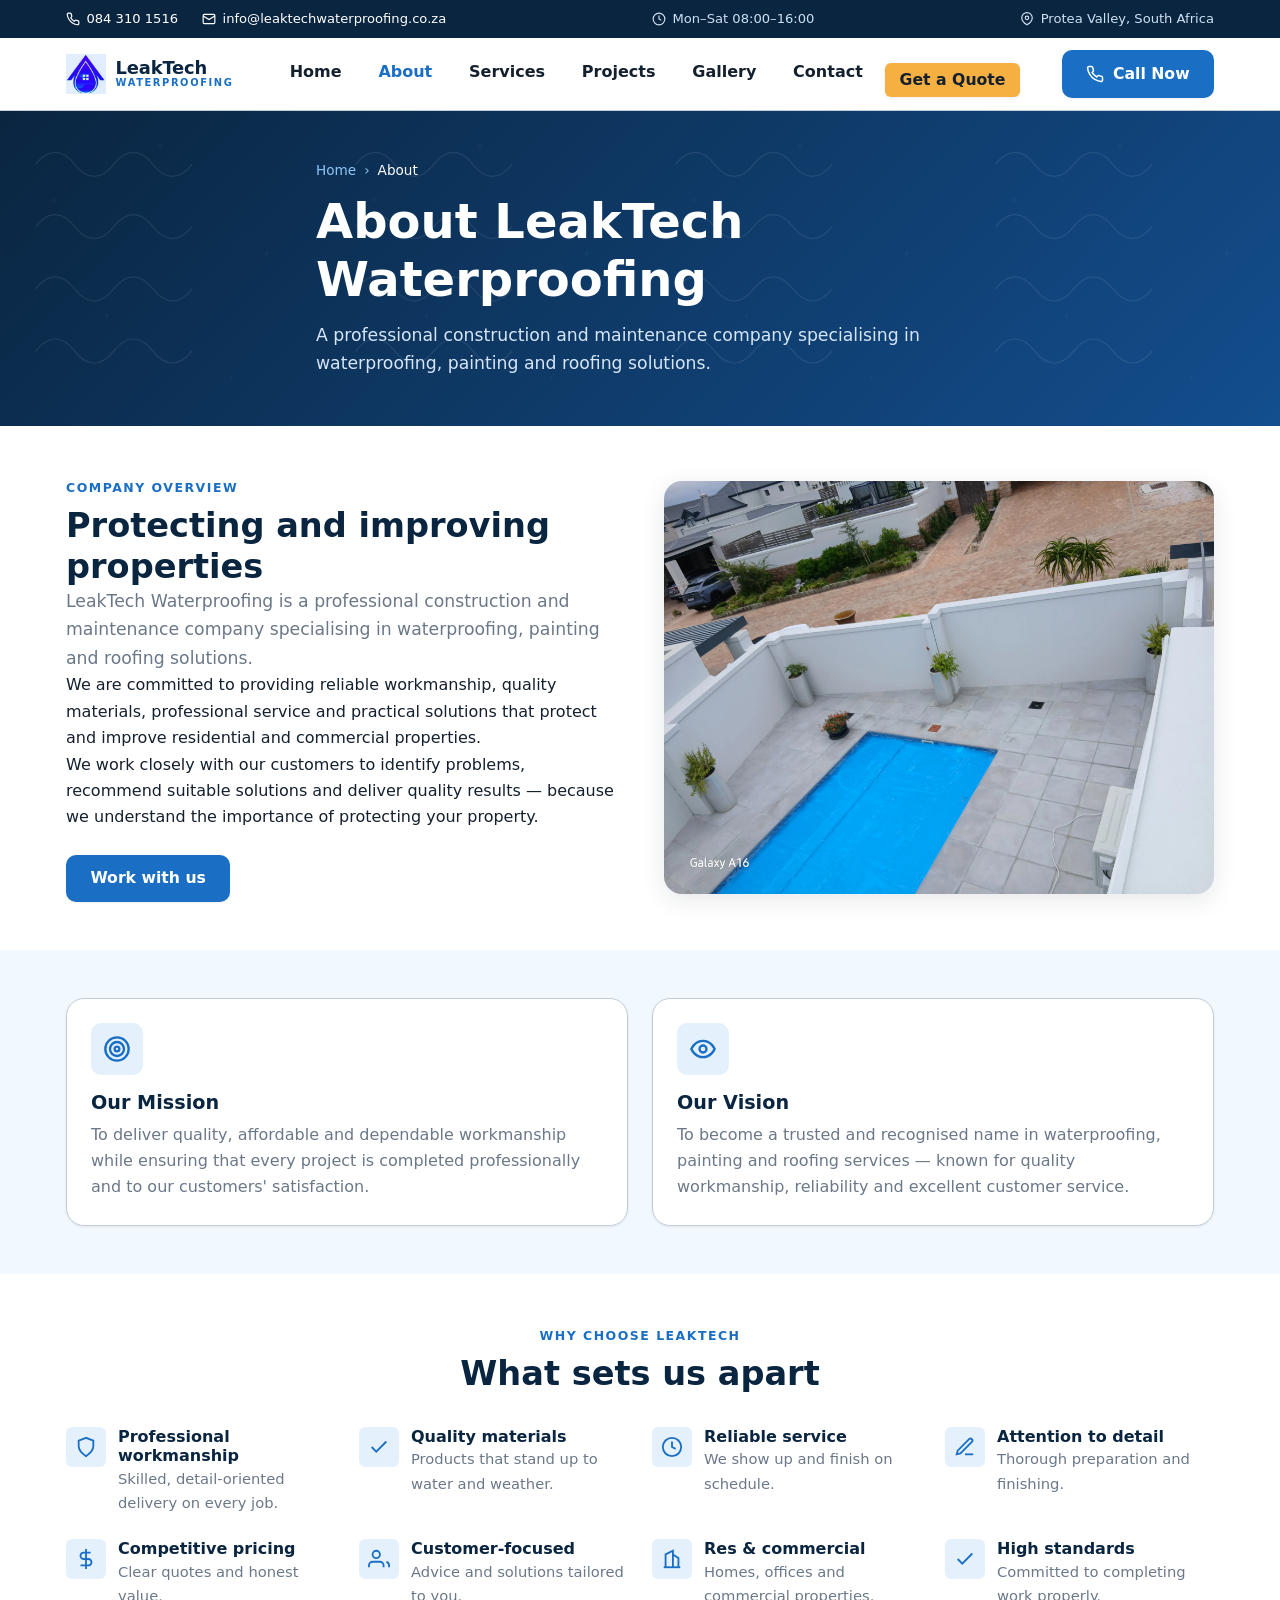
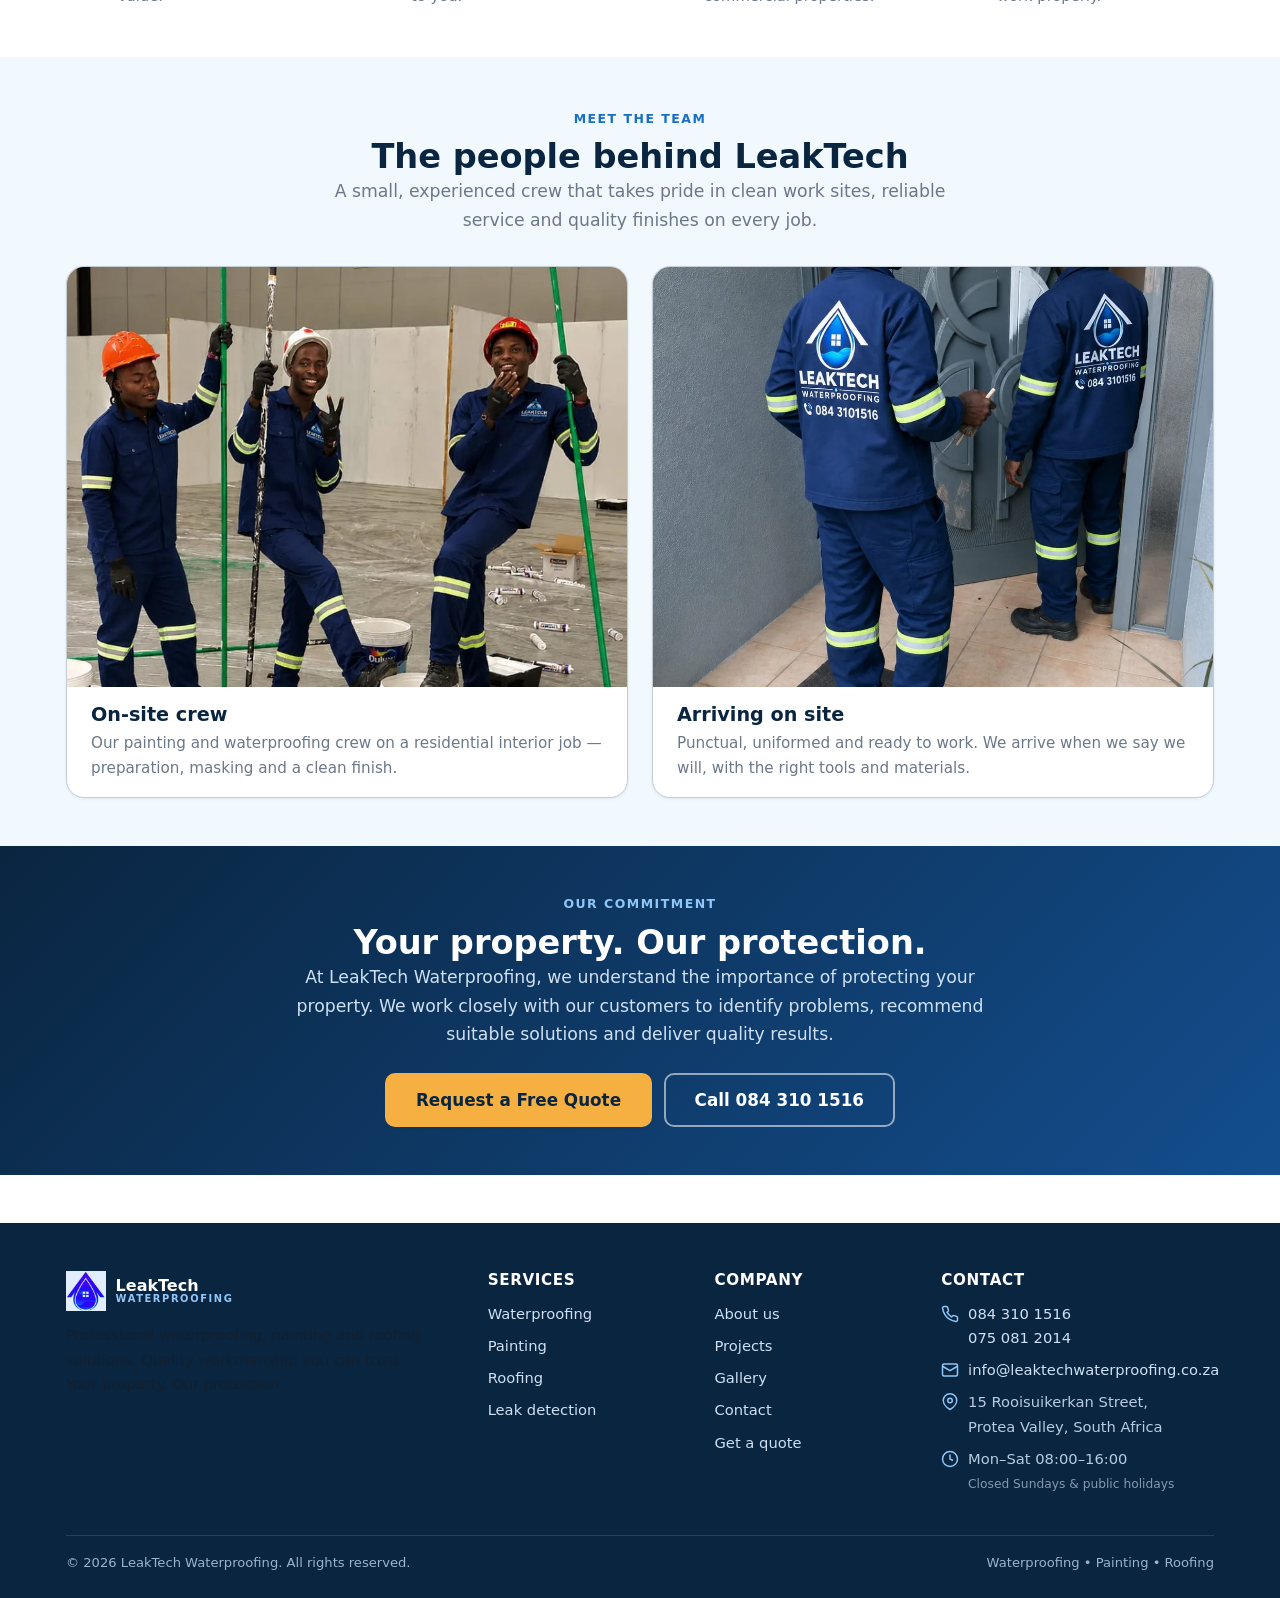
==== commit 6cc3738b: "Add gallery" ====
--- a/leaktechwaterproofing/about.html
+++ b/leaktechwaterproofing/about.html
@@ -55,6 +55,7 @@
           <li><a href="about.html">About</a></li>
           <li><a href="services.html">Services</a></li>
           <li><a href="projects.html">Projects</a></li>
+          <li><a href="gallery.html">Gallery</a></li>
           <li><a href="contact.html">Contact</a></li>
           <li class="nav-cta"><a class="btn btn--accent" href="contact.html#get-a-quote">Get a Quote</a></li>
         </ul>
@@ -192,7 +193,7 @@
           <p style="font-size:0.92rem;max-width:38ch;">Professional waterproofing, painting and roofing solutions. Quality workmanship you can trust. Your property. Our protection.</p>
         </div>
         <div><h4>Services</h4><ul class="footer-list"><li><a href="services.html#waterproofing">Waterproofing</a></li><li><a href="services.html#painting">Painting</a></li><li><a href="services.html#roofing">Roofing</a></li><li><a href="services.html#leak-detection">Leak detection</a></li></ul></div>
-        <div><h4>Company</h4><ul class="footer-list"><li><a href="about.html">About us</a></li><li><a href="projects.html">Projects</a></li><li><a href="contact.html">Contact</a></li><li><a href="contact.html#get-a-quote">Get a quote</a></li></ul></div>
+        <div><h4>Company</h4><ul class="footer-list"><li><a href="about.html">About us</a></li><li><a href="projects.html">Projects</a></li><li><a href="gallery.html">Gallery</a></li><li><a href="contact.html">Contact</a></li><li><a href="contact.html#get-a-quote">Get a quote</a></li></ul></div>
         <div><h4>Contact</h4><ul class="footer-list footer-contact">
           <li><svg viewBox="0 0 24 24" fill="none" stroke="currentColor" stroke-width="2" aria-hidden="true"><path d="M22 16.92v3a2 2 0 0 1-2.18 2 19.79 19.79 0 0 1-8.63-3.07 19.5 19.5 0 0 1-6-6 19.79 19.79 0 0 1-3.07-8.67A2 2 0 0 1 4.11 2h3a2 2 0 0 1 2 1.72c.13.96.36 1.9.7 2.81a2 2 0 0 1-.45 2.11L8.09 9.91a16 16 0 0 0 6 6l1.27-1.27a2 2 0 0 1 2.11-.45c.91.34 1.85.57 2.81.7A2 2 0 0 1 22 16.92z"/></svg><span><a href="tel:+27843101516">084 310 1516</a><br><a href="tel:+27750812014">075 081 2014</a></span></li>
           <li><svg viewBox="0 0 24 24" fill="none" stroke="currentColor" stroke-width="2" aria-hidden="true"><rect x="2" y="4" width="20" height="16" rx="2"/><path d="m22 7-10 6L2 7"/></svg><a href="mailto:info@leaktechwaterproofing.co.za">info@leaktechwaterproofing.co.za</a></li>
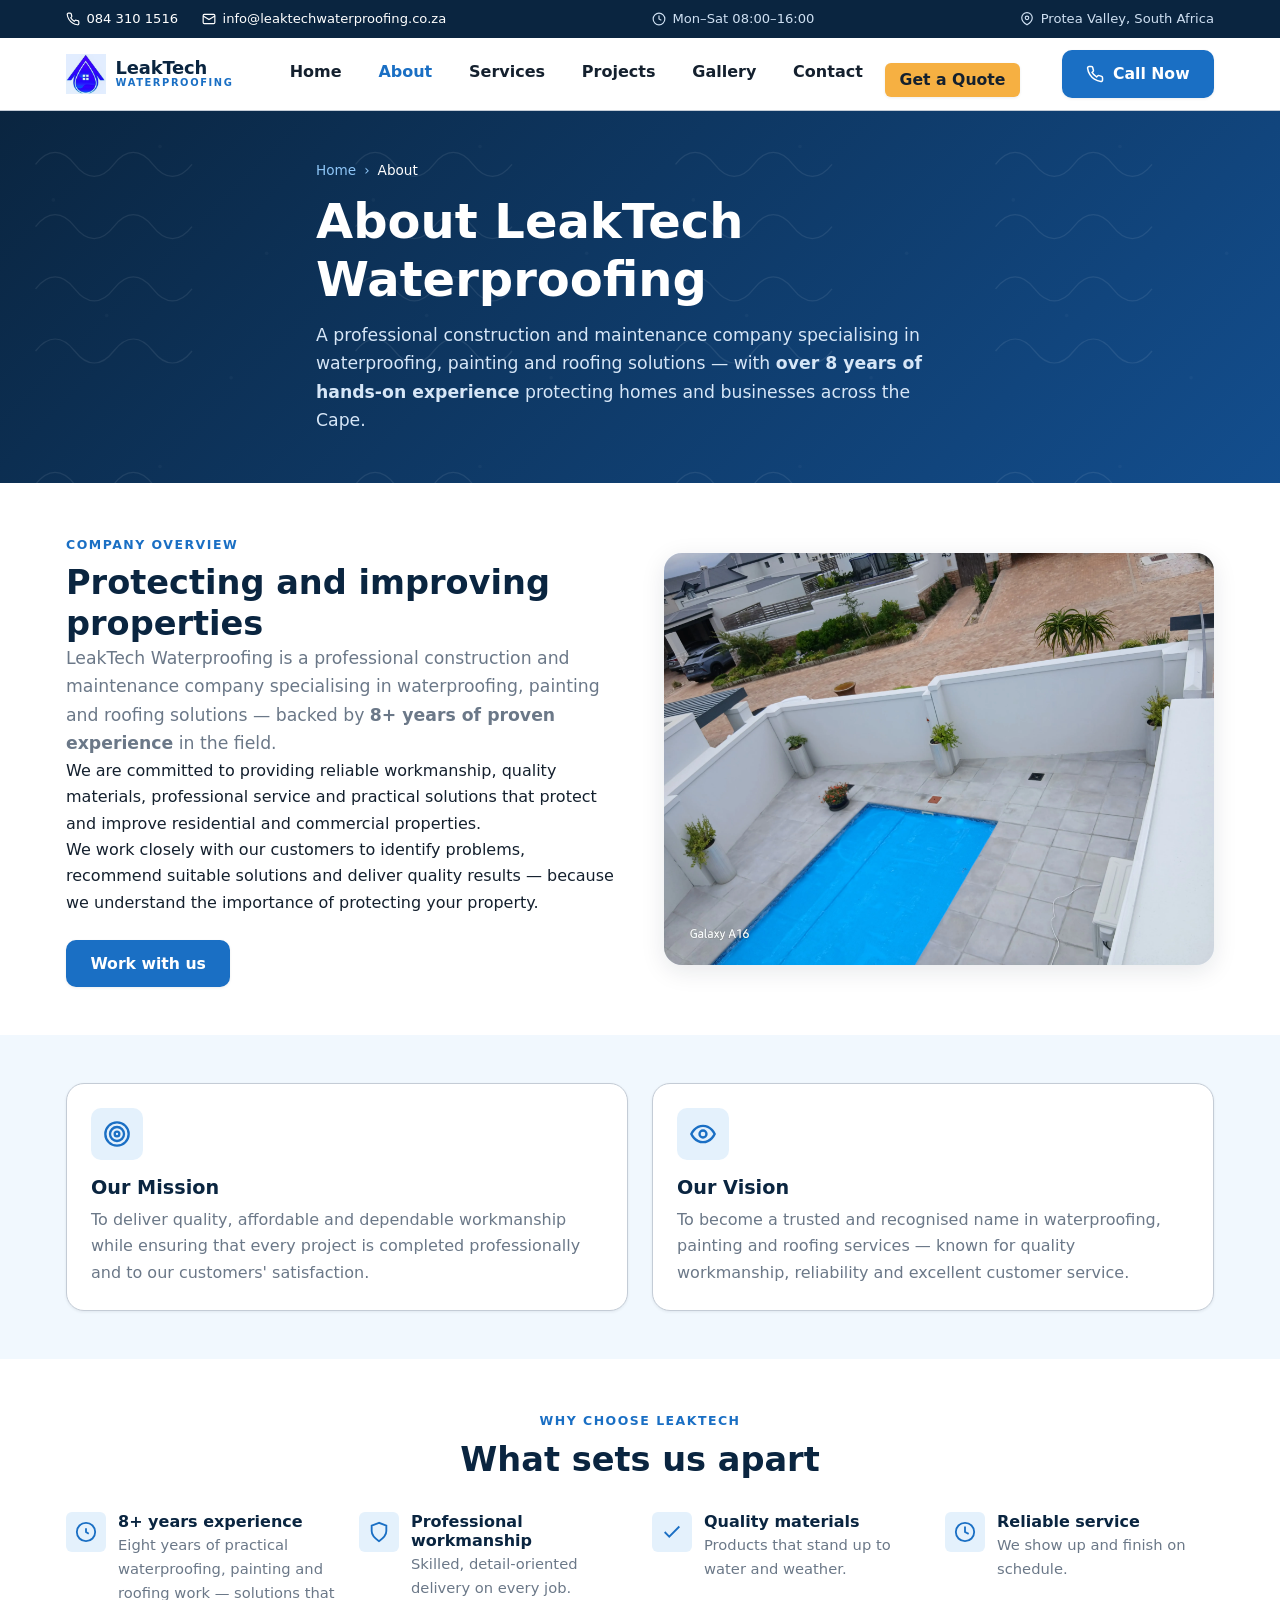
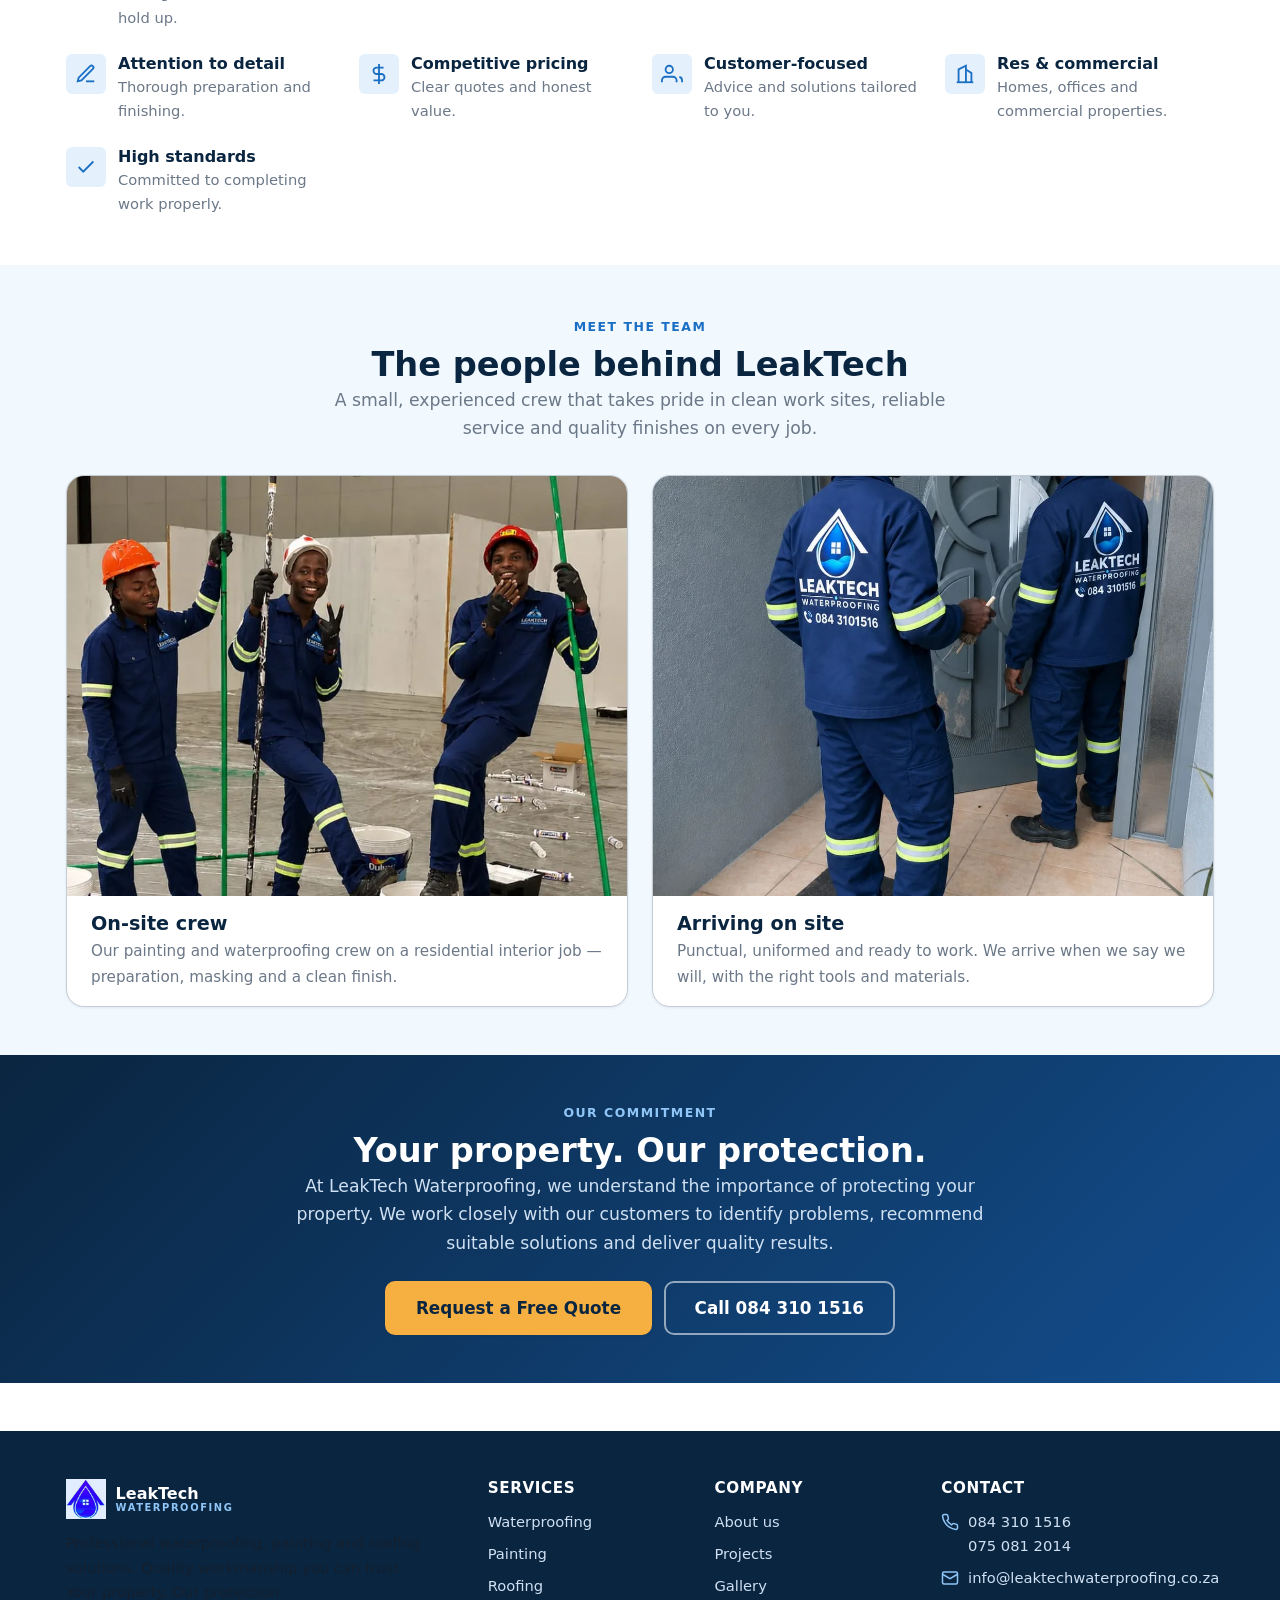
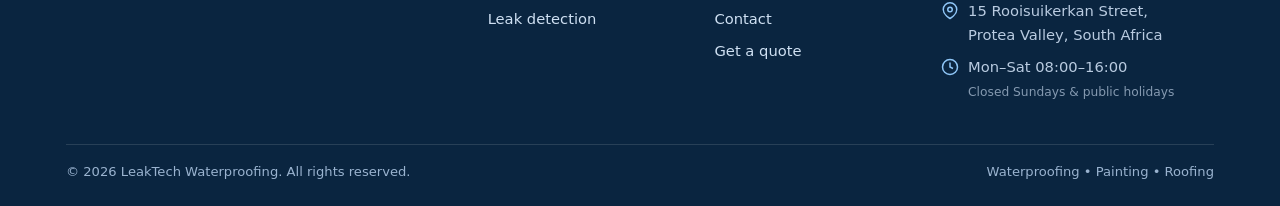
==== commit 0f99d8ad: "add 8 years experience" ====
--- a/leaktechwaterproofing/about.html
+++ b/leaktechwaterproofing/about.html
@@ -73,7 +73,7 @@
           <li aria-current="page">About</li>
         </ol>
         <h1>About LeakTech Waterproofing</h1>
-        <p>A professional construction and maintenance company specialising in waterproofing, painting and roofing solutions.</p>
+        <p>A professional construction and maintenance company specialising in waterproofing, painting and roofing solutions &mdash; with <strong>over 8 years of hands-on experience</strong> protecting homes and businesses across the Cape.</p>
       </div>
     </section>
 
@@ -82,7 +82,7 @@
         <div>
           <span class="eyebrow">Company overview</span>
           <h2>Protecting and improving properties</h2>
-          <p class="lead">LeakTech Waterproofing is a professional construction and maintenance company specialising in waterproofing, painting and roofing solutions.</p>
+          <p class="lead">LeakTech Waterproofing is a professional construction and maintenance company specialising in waterproofing, painting and roofing solutions &mdash; backed by <strong>8+ years of proven experience</strong> in the field.</p>
           <p>We are committed to providing reliable workmanship, quality materials, professional service and practical solutions that protect and improve residential and commercial properties.</p>
           <p>We work closely with our customers to identify problems, recommend suitable solutions and deliver quality results &mdash; because we understand the importance of protecting your property.</p>
           <a class="btn btn--primary mt-5" href="contact.html#get-a-quote">Work with us</a>
@@ -122,6 +122,7 @@
           <h2>What sets us apart</h2>
         </div>
         <div class="grid grid--4">
+          <div class="feature-mini"><div class="feature-mini__icon" aria-hidden="true"><svg viewBox="0 0 24 24" fill="none" stroke="currentColor" stroke-width="2"><path d="M12 8v4l3 2"/><circle cx="12" cy="12" r="10"/></svg></div><div><h4>8+ years experience</h4><p>Eight years of practical waterproofing, painting and roofing work &mdash; solutions that hold up.</p></div></div>
           <div class="feature-mini"><div class="feature-mini__icon" aria-hidden="true"><svg viewBox="0 0 24 24" fill="none" stroke="currentColor" stroke-width="2"><path d="M12 2 4 5v6c0 5 3.5 8 8 11 4.5-3 8-6 8-11V5l-8-3z"/></svg></div><div><h4>Professional workmanship</h4><p>Skilled, detail-oriented delivery on every job.</p></div></div>
           <div class="feature-mini"><div class="feature-mini__icon" aria-hidden="true"><svg viewBox="0 0 24 24" fill="none" stroke="currentColor" stroke-width="2"><path d="M20 6 9 17l-5-5"/></svg></div><div><h4>Quality materials</h4><p>Products that stand up to water and weather.</p></div></div>
           <div class="feature-mini"><div class="feature-mini__icon" aria-hidden="true"><svg viewBox="0 0 24 24" fill="none" stroke="currentColor" stroke-width="2"><circle cx="12" cy="12" r="10"/><path d="M12 6v6l4 2"/></svg></div><div><h4>Reliable service</h4><p>We show up and finish on schedule.</p></div></div>
